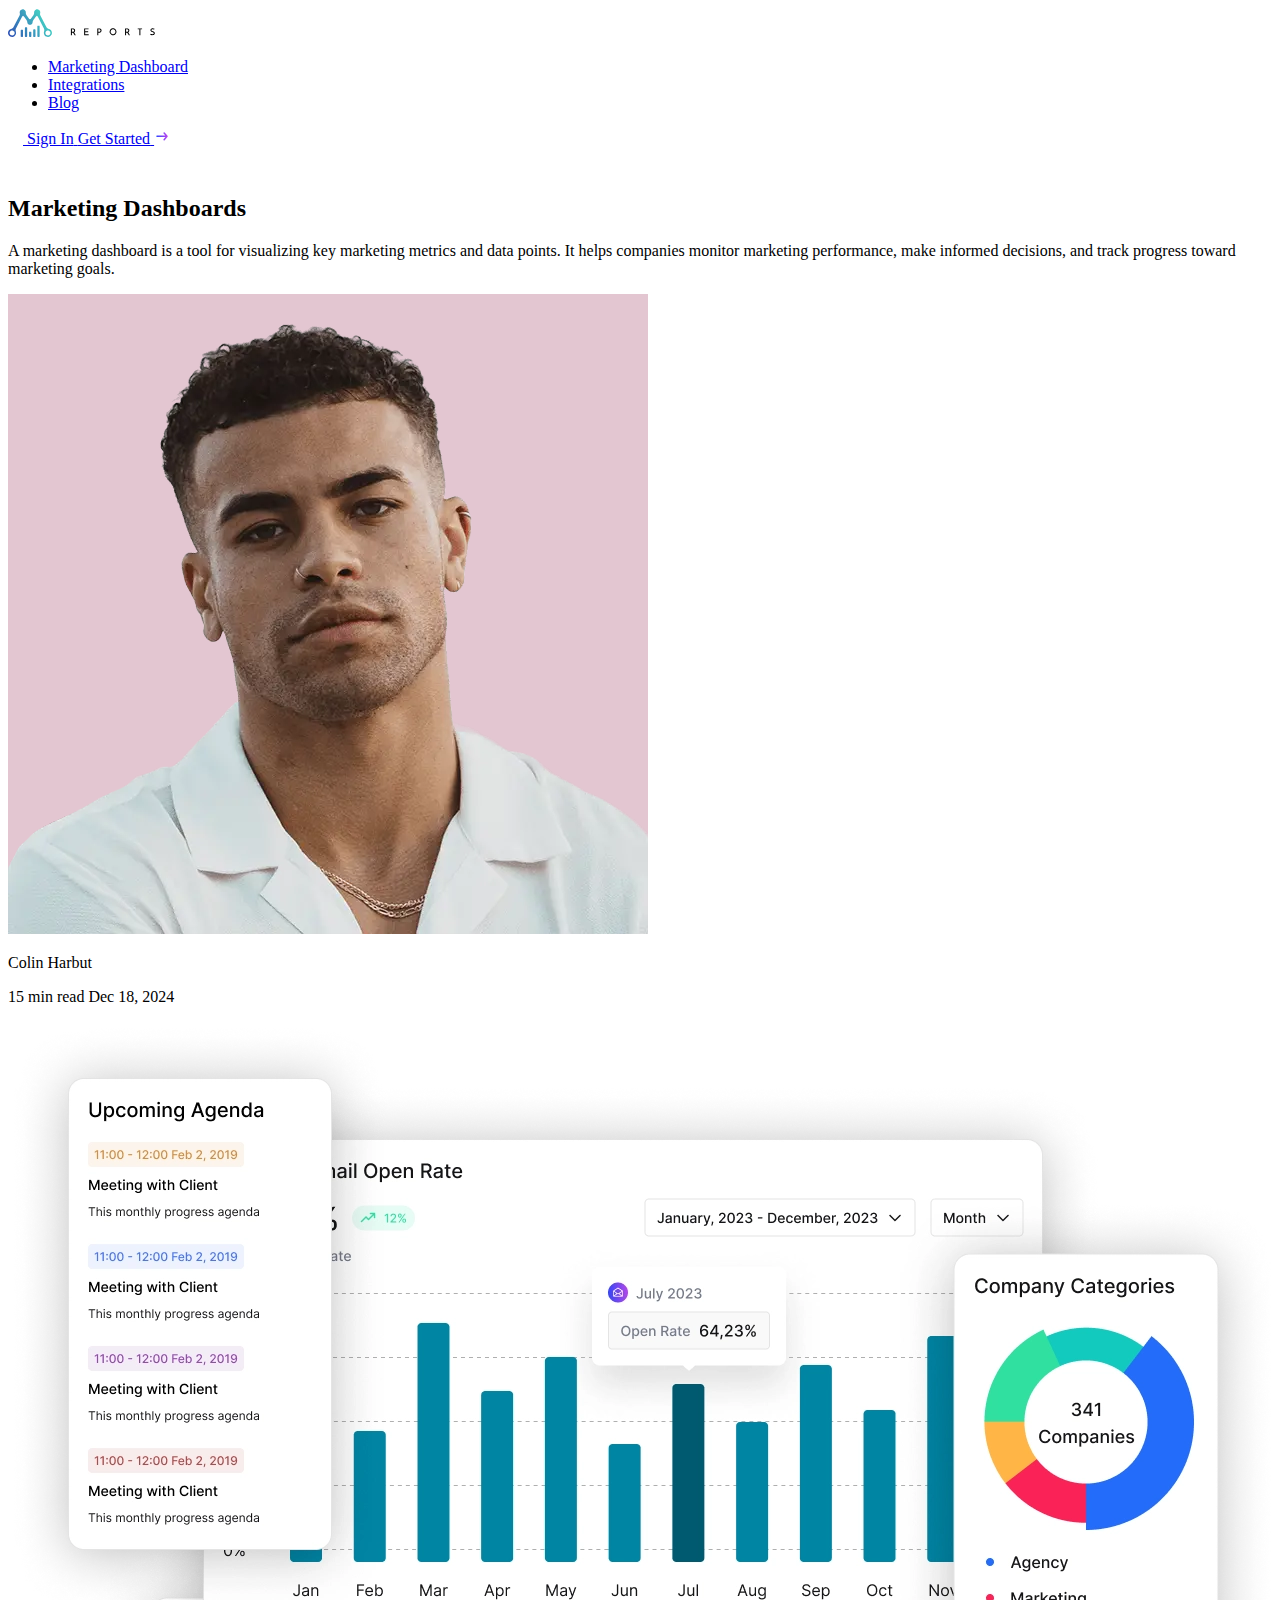
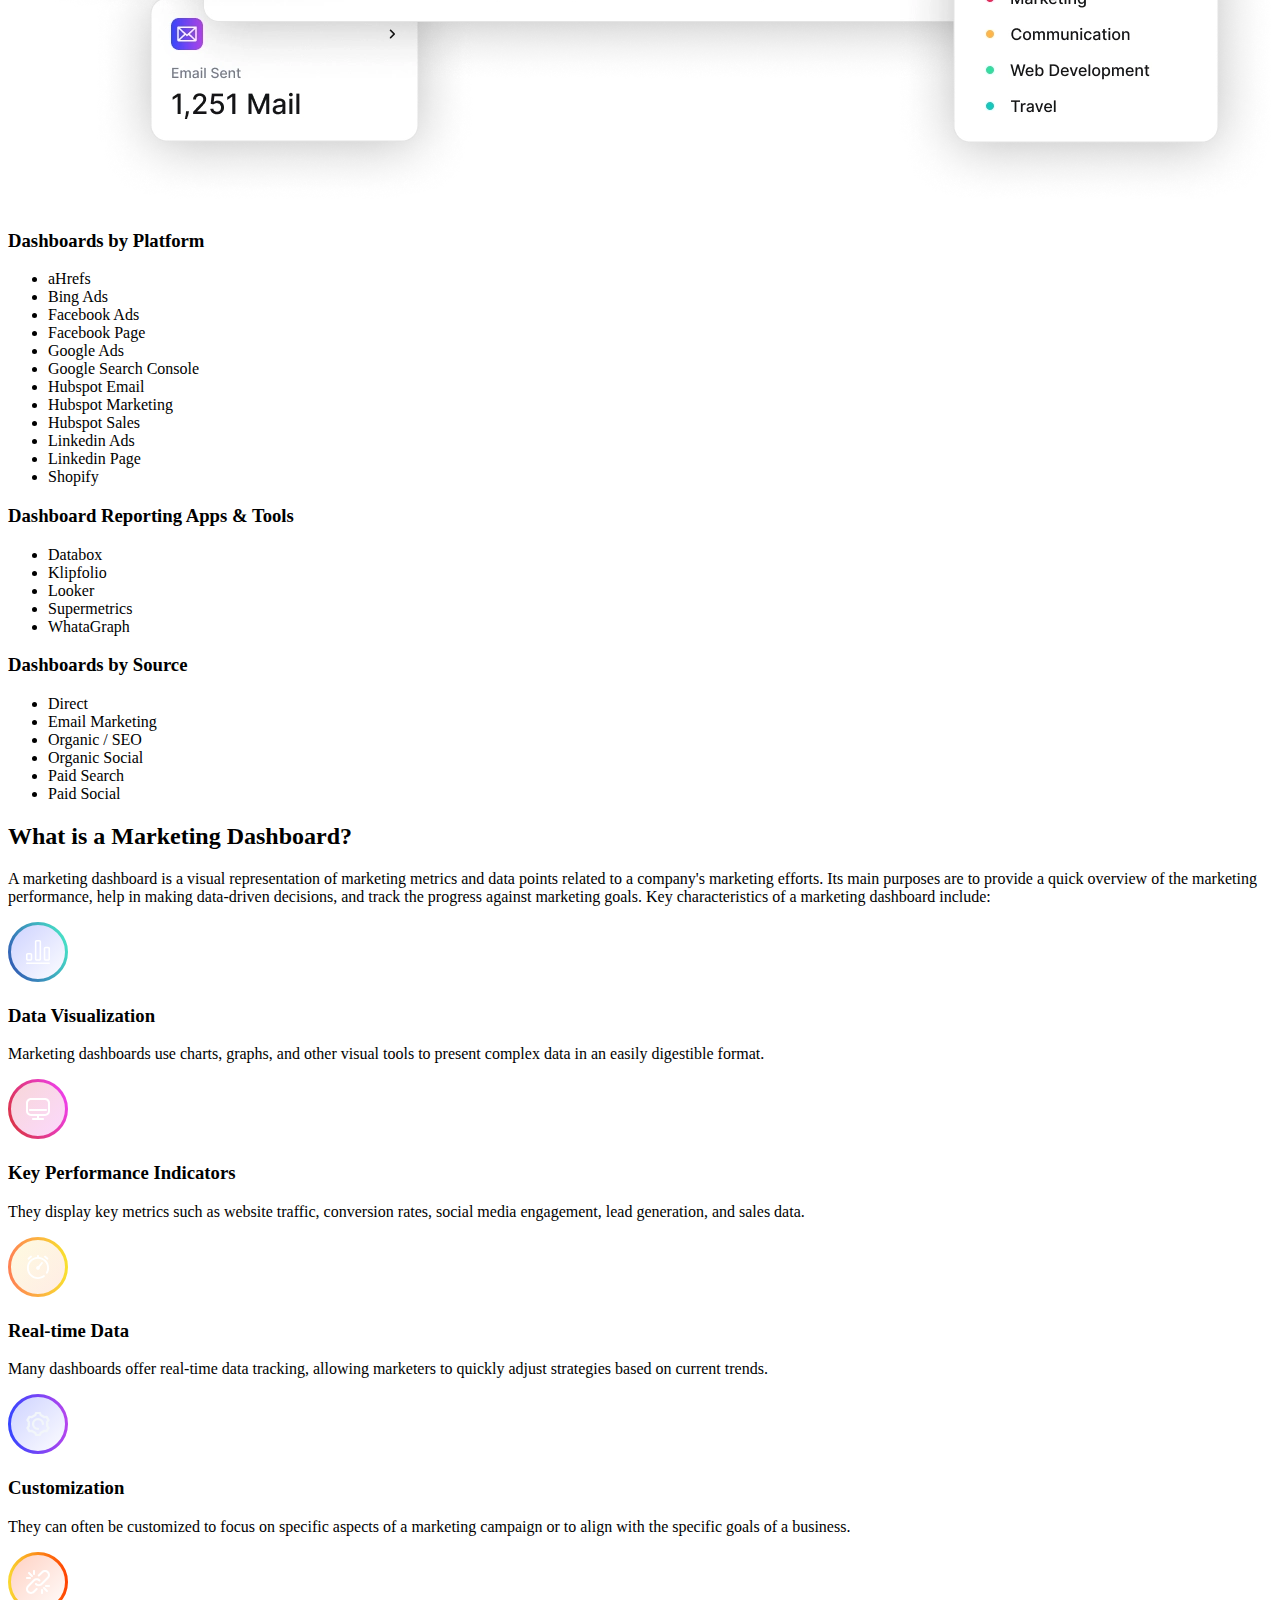
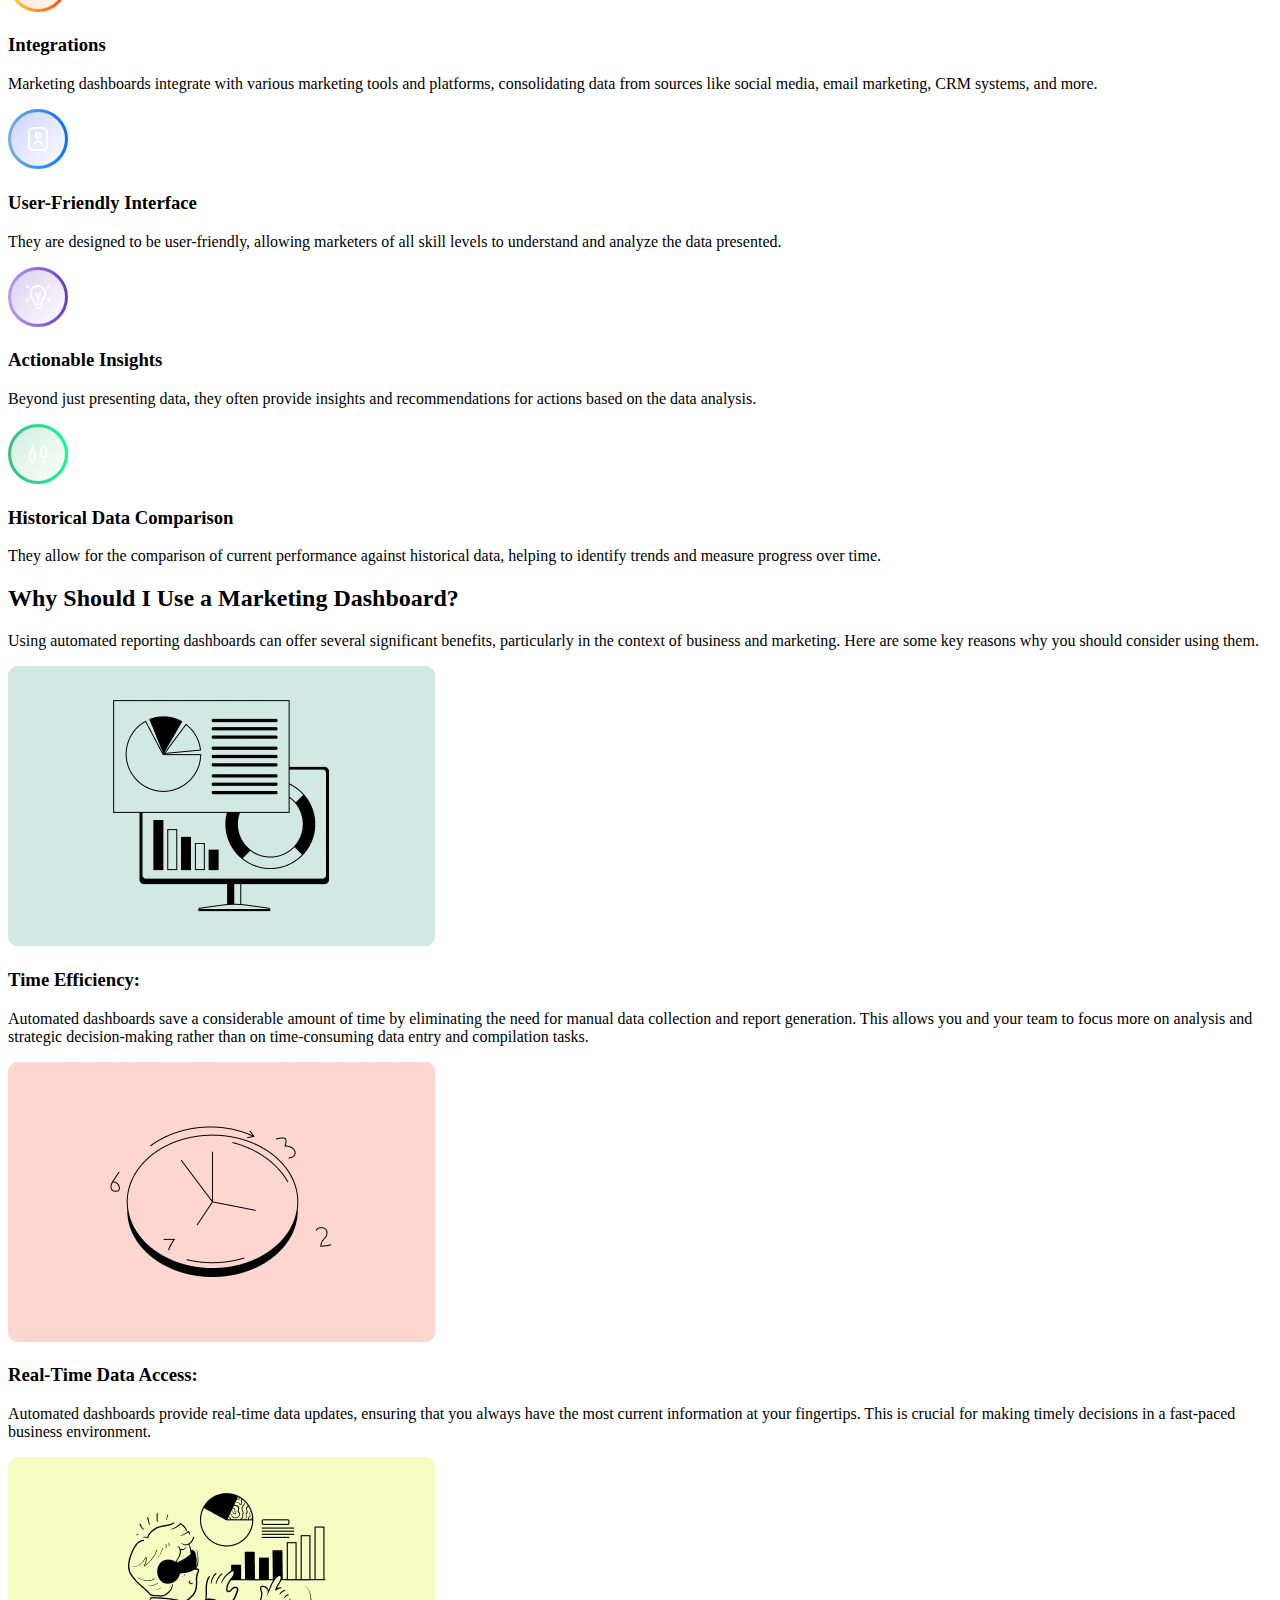
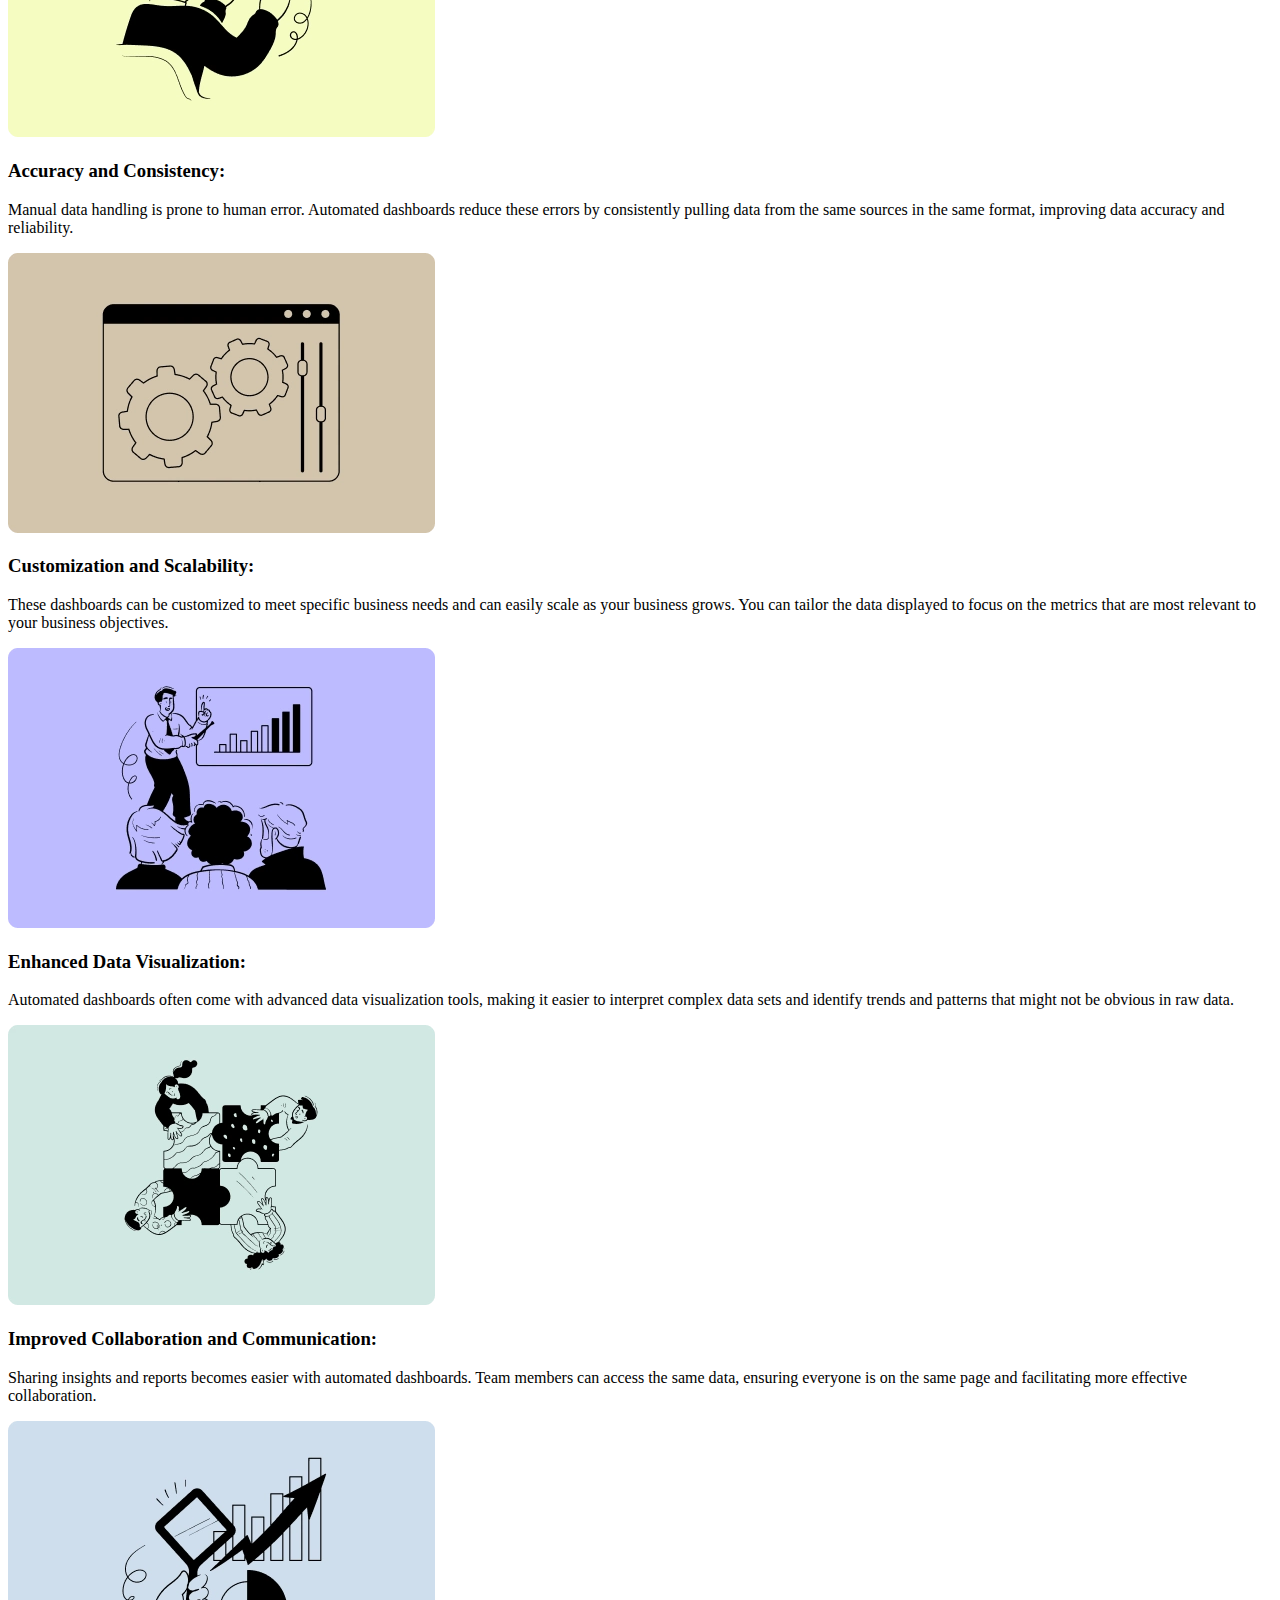
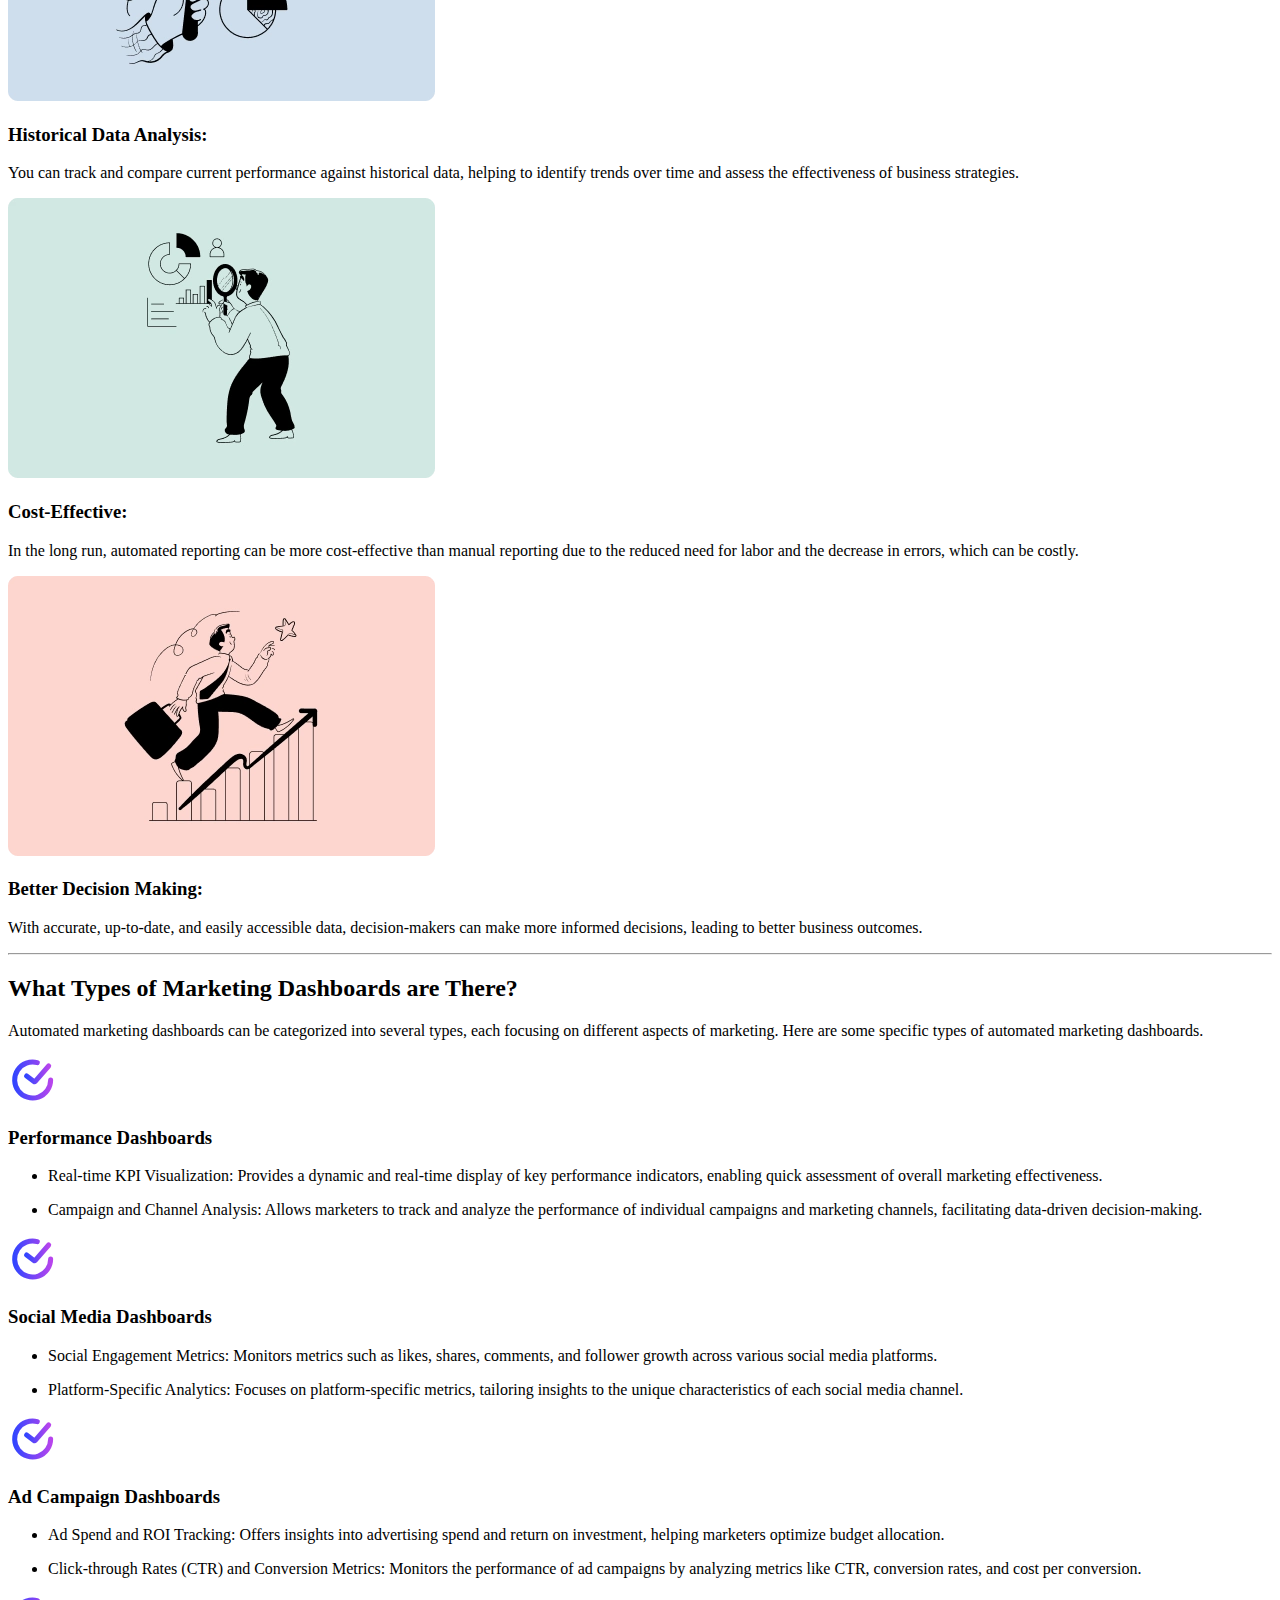
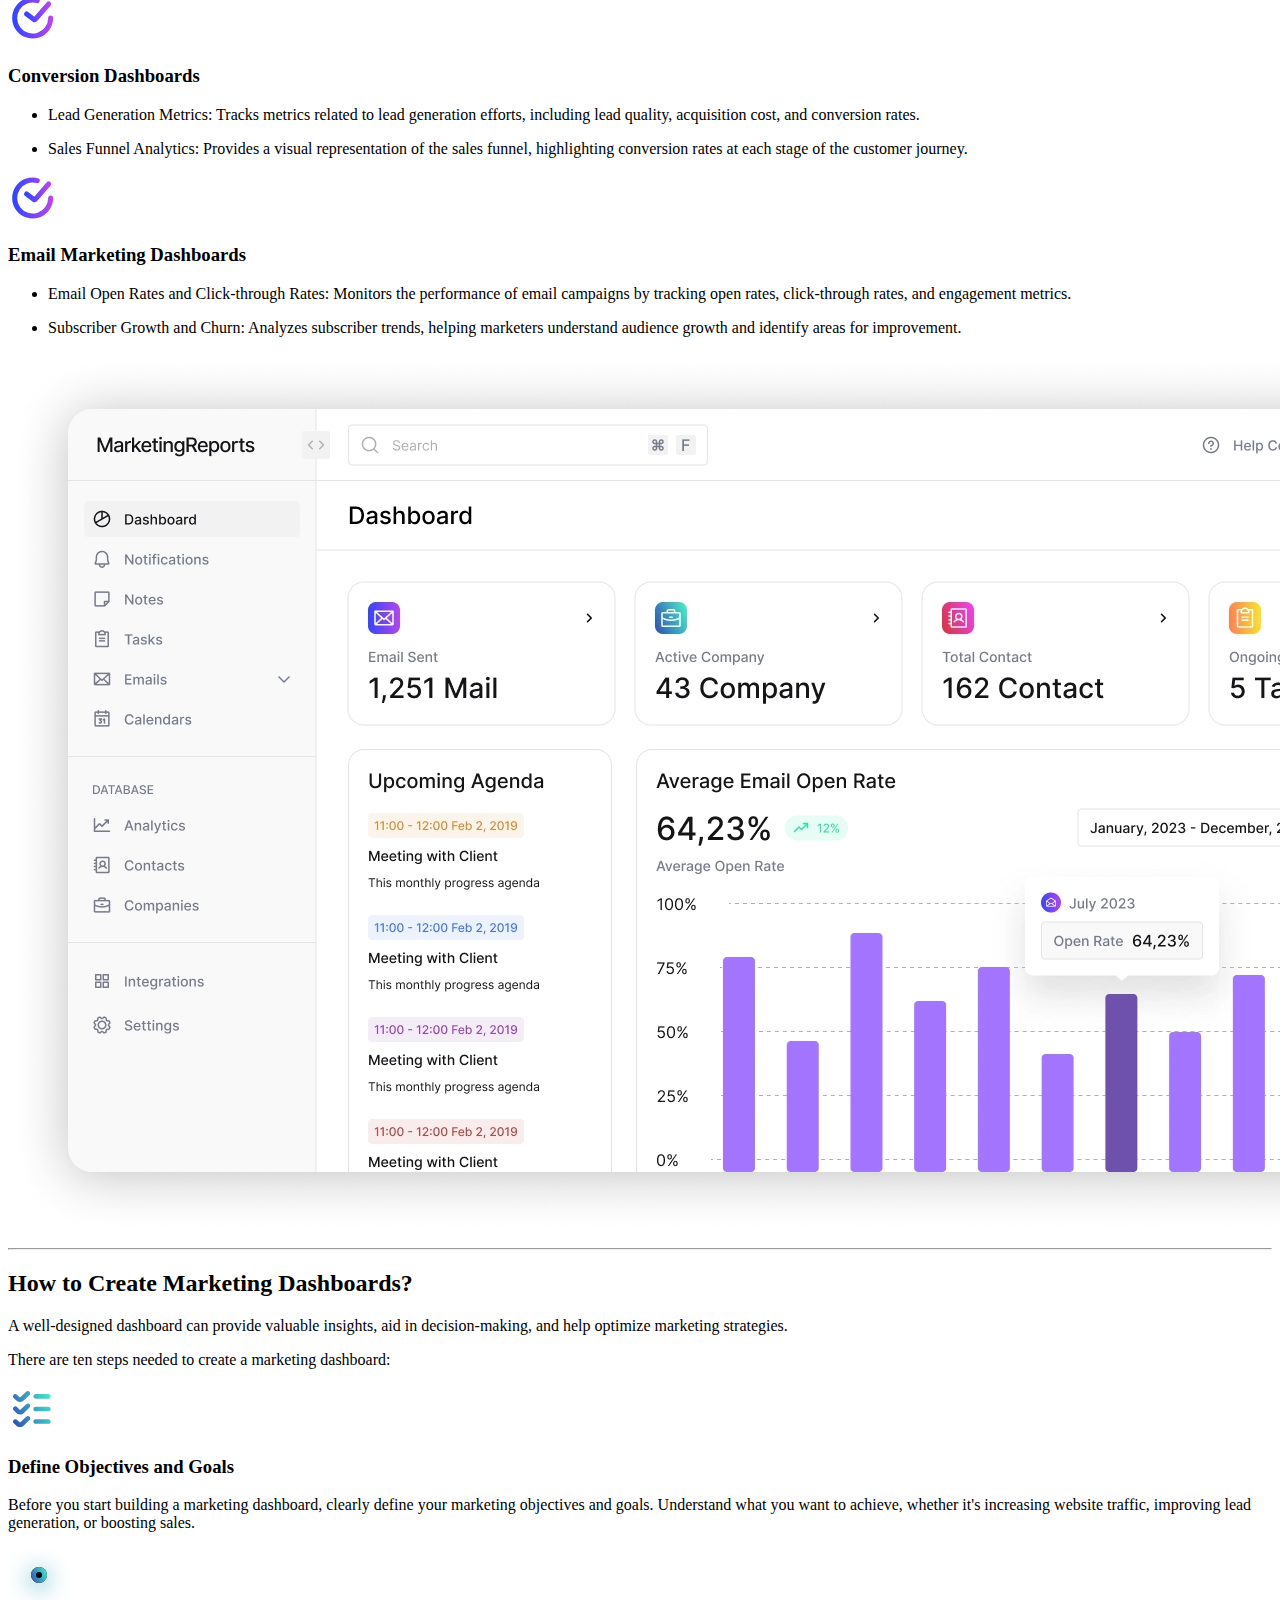
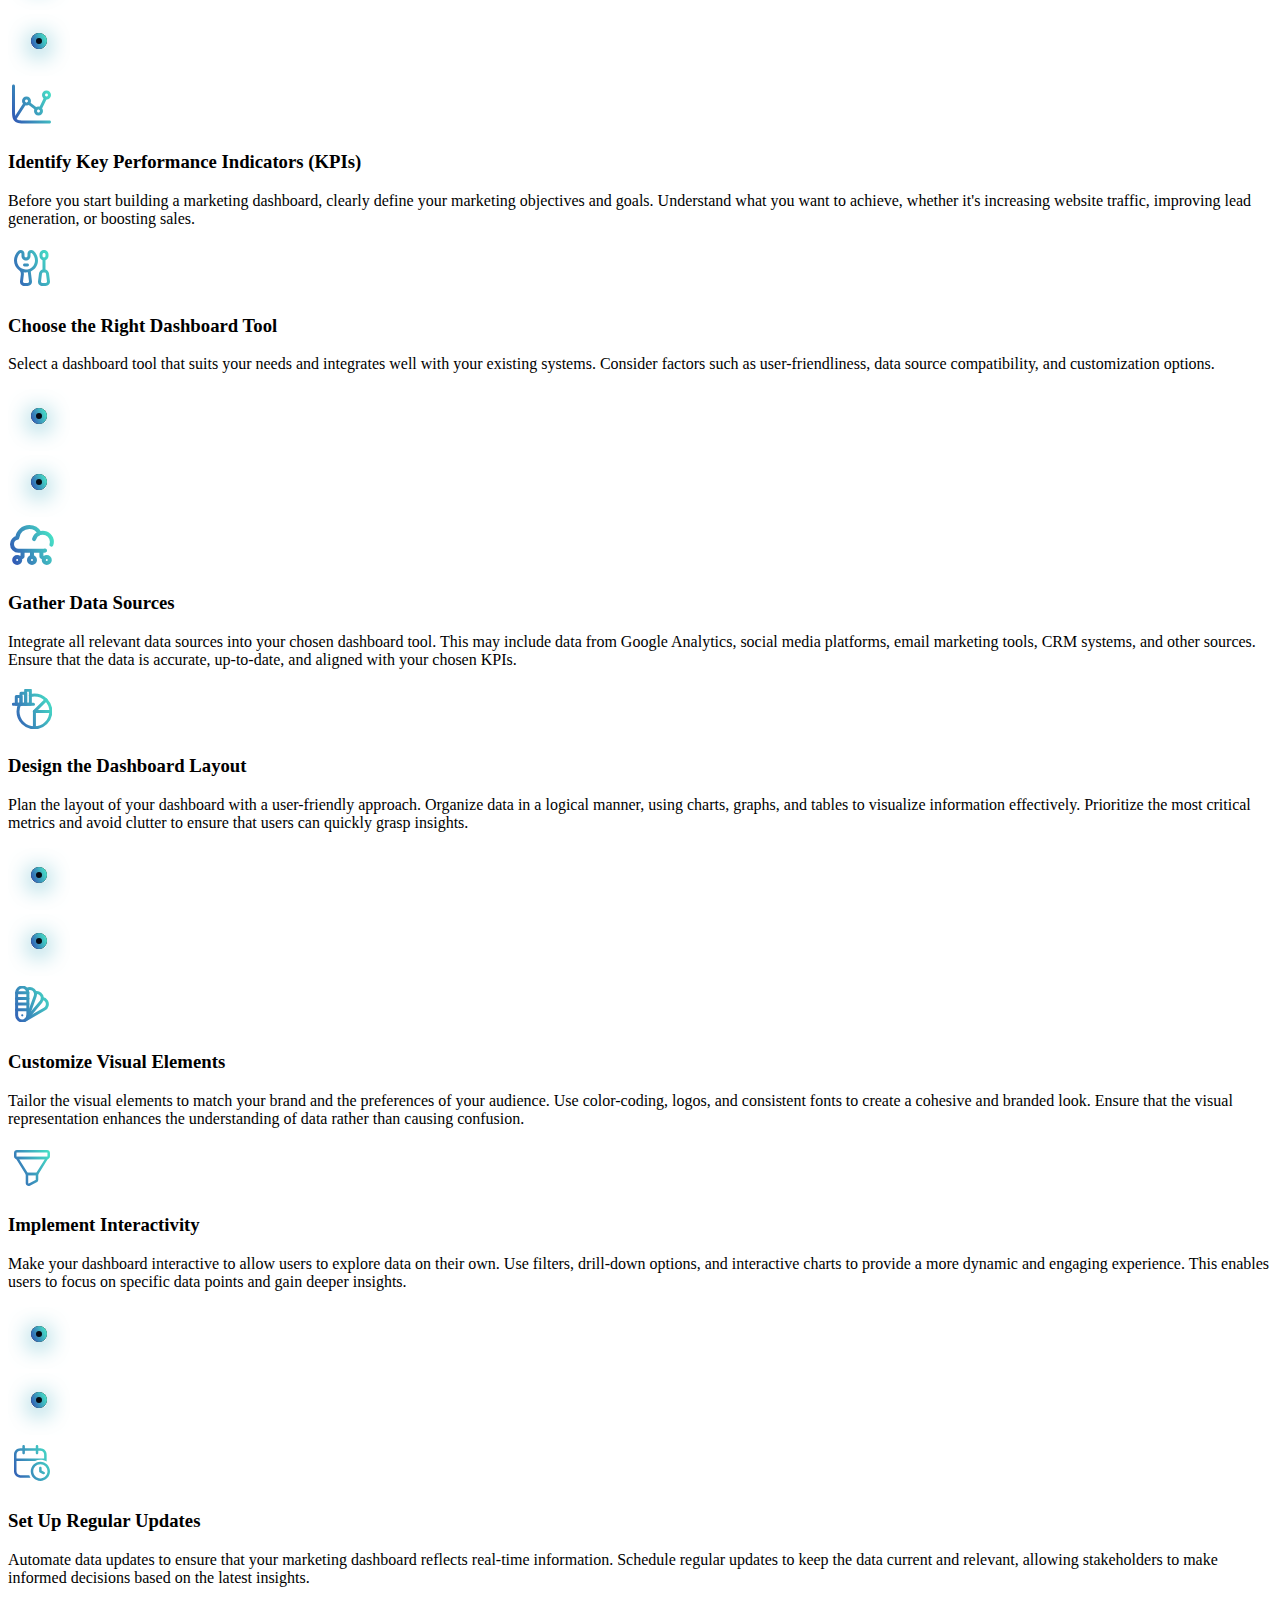
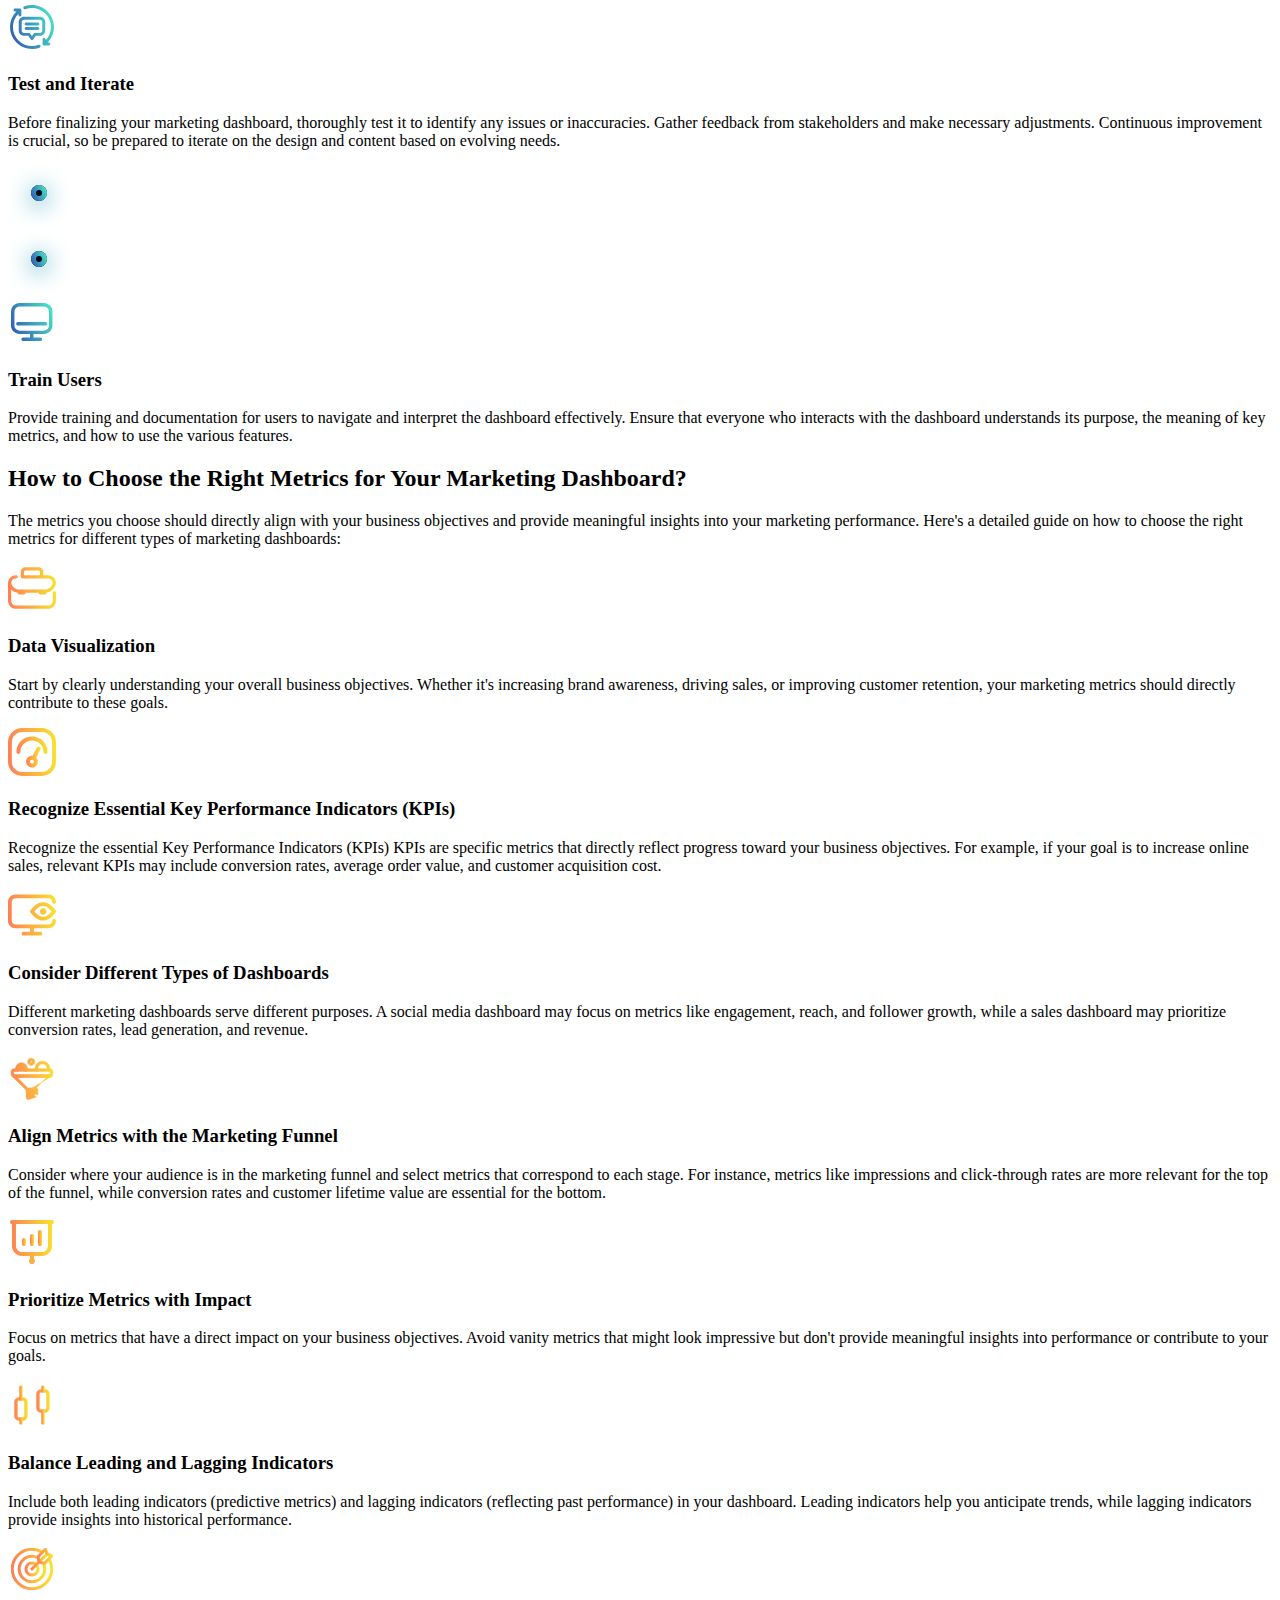
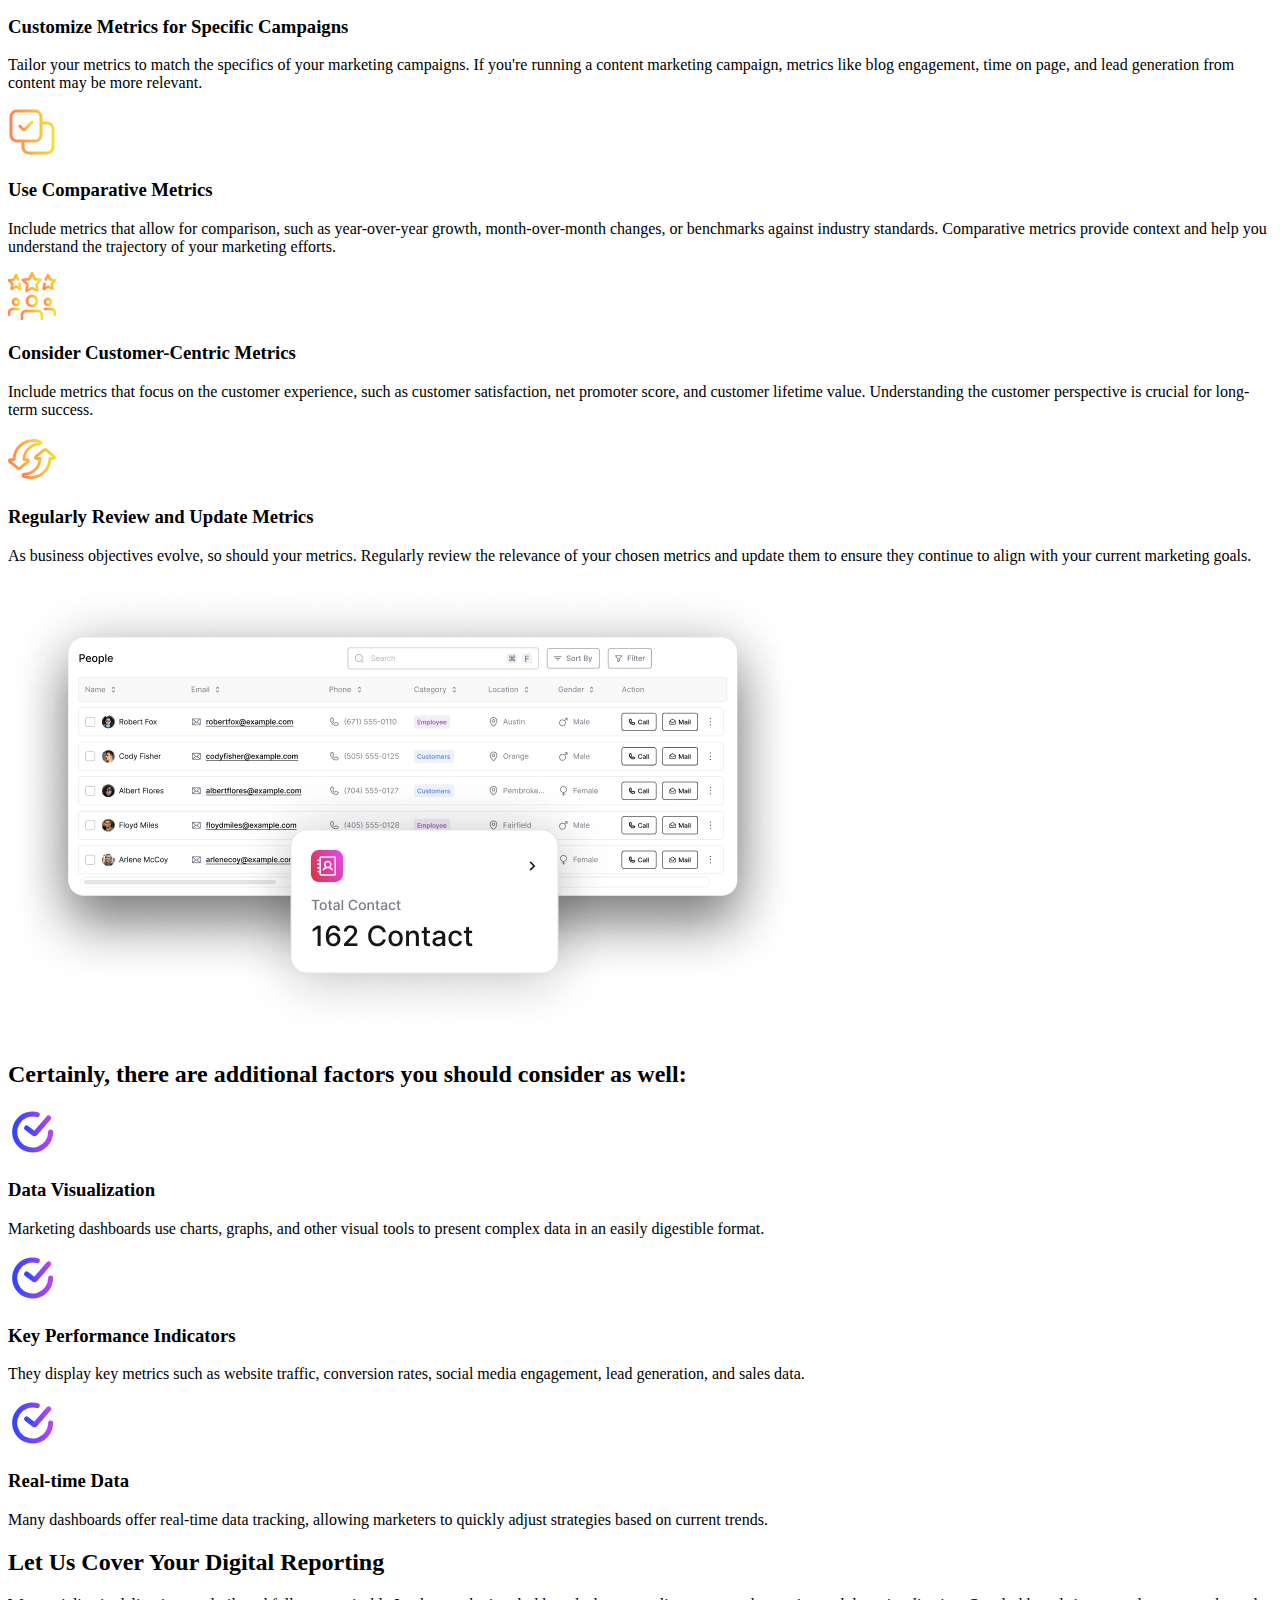
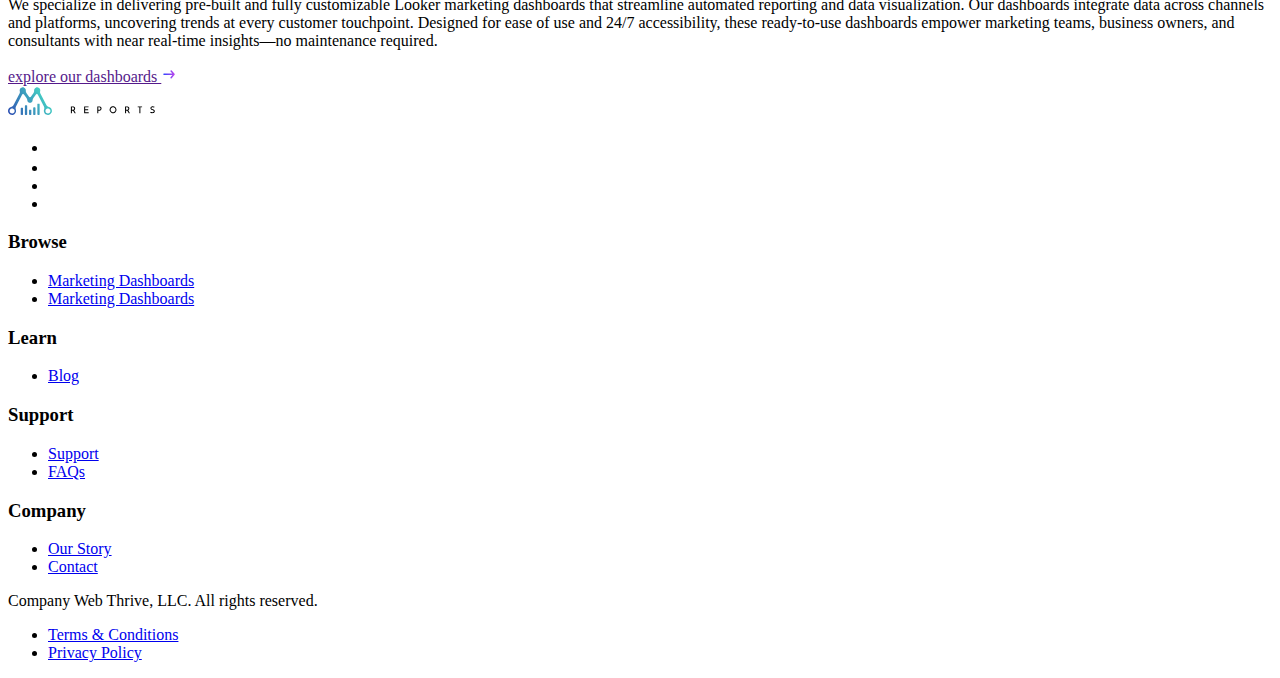
==== dashboard/index.html @ 0119bcd3 "Updated site" ====
<!doctype html>
<html lang="fr">
   <head>
      <meta charset="UTF-8" />
      <meta name="description" content="" />
      <meta http-equiv="X-UA-Compatible" content="IE=edge" />
      <meta
         name="viewport"
         content="width=device-width, initial-scale=1, shrink-to-fit=no"
      />

      <title>
         Marketing Reports | Dashboard
      </title>

      <link rel="stylesheet" href="https://cdn.jsdelivr.net/npm/swiper@11/swiper-bundle.min.css" />

      <link rel="stylesheet" href='/hugo-marketing-reports/assets/styles.css' />

   </head>

   <body class="bg-black">
      
      

<div class="bg-[url(/assets/images/bg/Main-Frame.webp)] bg-no-repeat bg-cover bg-center">
   
   <div class="border-b border-[#FFFFFF29]">
       <div class="container">
           
           <header class="py-4">
               <div class="flex justify-between items-center">
                    <a href="/">
                        <img src="/assets/images/logos/site-logo.svg" alt="Marketing Reports logo">
                    </a>
                   <nav class="nav-list" id="toggle-menu">
                       <ul class="flex lg:flex-row flex-col lg:items-center text-white font-semibold text-[14px] font-Inter">
                        
                            <li><a href="/hugo-marketing-reports/dashboard" class="px-5 py-[14px] lg:inline-block block hover:text-neutral-300">Marketing Dashboard</a></li>
                        
                            <li><a href="#!" class="px-5 py-[14px] lg:inline-block block hover:text-neutral-300">Integrations</a></li>
                        
                            <li><a href="#!" class="px-5 py-[14px] lg:inline-block block hover:text-neutral-300">Blog</a></li>
                        
                       </ul>
                   </nav>

                   
                        <div class="lg:flex hidden items-center lg:mx-0 my-3 mx-4" id="interest-button">
                            <a href="sign-in"
                                class="text-white px-5 py-[14px] font-semibold text-[14px] rounded-[10px] border-2 border-white border-opacity-15 flex justify-center items-center lg:me-3 me-0 lg:mb-0 mb-3">
                                <img src='/assets/images/logos/users-icon.svg' alt="users-icon"> <span
                                    class="ms-2">Sign In</span>
                            </a>
                            <a href="sing-up"
                                class="text-white bg-white px-5 py-[14px] font-semibold text-[14px] rounded-[10px] border-2 border-white border-opacity-15 flex justify-center items-center">
                                <span
                                    class="bg-gradient-to-r from-[#3245FF] to-[#B845ED] bg-clip-text text-transparent me-2">Get Started</span>
                                <img src='/assets/images/logos/arrow-to-right.svg' alt="users-icon">
                            </a>
                        </div>
                    

                   <div id="mobile-menu" class="lg:hidden block">
                       <span><img src='/assets/images/menu.svg' alt="menu-icon" class="menu-icon open image-nav"></span>
                       <span><img src='/assets/images/cross.svg' alt="close-icon" class="menu-icon close image-nav"></span>
                   </div>
               </div>
           </header>
           
       </div>
   </div>


      

    
    <div class="container lg:pt-14 pt-7">
        <div class="lg:text-center max-w-[1080px] mx-auto lg:mb-8 mb-0">
            <h2 class="font-obviously font-medium lg:text-4xl text-3xl text-ThemeWhite lg:leading-[56px] leading-10 mb-5">
                Marketing Dashboards
            </h2>
            <p class="flex flex-col lg:text-base text-sm leading-6 text-[#BFC1C9] font-Inter font-medium">
                A marketing dashboard is a tool for visualizing key marketing metrics and data points. It helps companies monitor marketing performance, make informed decisions, and track progress toward marketing goals.
            </p>
            <div class="flex justify-center lg:mt-10 mt-5">
                <div class="flex items-center justify-start">

                    <div
                        class="lg:min-h-[60px] lg:max-h-[60px] lg:min-w-[60px] lg:max-w-[60px] max-h-[60px] min-w-[60px] rounded-full overflow-hidden flex items-center justify-center border-2 border-white">
                        <img src="/assets/images/client.png" class="w-full h-auto max-w-[60px]" alt="Colin Harbut">
                    </div>

                    <div class="flex flex-col items-start ms-[15px]">
                        <p class="font-Inter text-base text-white font-bold">
                            Colin Harbut
                        </p>
                        <p class="font-Inter text-sm text-white font-medium flex justify-center items-center">
                            15 min read
                            <span class="h-1 w-1 bg-white mx-2 inline-block rounded-full"></span>Dec 18, 2024
                        </p>
                    </div>
                </div>
            </div>
        </div>

        
        <img src="/assets/images/bg/Main-Content.webp" class="w-full h-auto" alt="Main Content">
        
    </div>
    
</div>



<div class="container">
    <div class="border border-[#FFFFFF29] rounded-[20px] lg:p-10 p-6 lg:space-y-10 space-y-5">
        
            <div>
                <h3 class="font-Inter text-xl font-bold text-white mb-6">Dashboards by Platform</h3>
                <ul class="font-Inter text-base text-white font-normal flex flex-wrap gap-2">
                    
                        <li class="bg-[#2C2C2C4D] px-3 py-[14px] rounded-xl">aHrefs</li>
                    
                        <li class="bg-[#2C2C2C4D] px-3 py-[14px] rounded-xl">Bing Ads</li>
                    
                        <li class="bg-[#2C2C2C4D] px-3 py-[14px] rounded-xl">Facebook Ads</li>
                    
                        <li class="bg-[#2C2C2C4D] px-3 py-[14px] rounded-xl">Facebook Page</li>
                    
                        <li class="bg-[#2C2C2C4D] px-3 py-[14px] rounded-xl">Google Ads</li>
                    
                        <li class="bg-[#2C2C2C4D] px-3 py-[14px] rounded-xl">Google Search Console</li>
                    
                        <li class="bg-[#2C2C2C4D] px-3 py-[14px] rounded-xl">Hubspot Email</li>
                    
                        <li class="bg-[#2C2C2C4D] px-3 py-[14px] rounded-xl">Hubspot Marketing</li>
                    
                        <li class="bg-[#2C2C2C4D] px-3 py-[14px] rounded-xl">Hubspot Sales</li>
                    
                        <li class="bg-[#2C2C2C4D] px-3 py-[14px] rounded-xl">Linkedin Ads</li>
                    
                        <li class="bg-[#2C2C2C4D] px-3 py-[14px] rounded-xl">Linkedin Page</li>
                    
                        <li class="bg-[#2C2C2C4D] px-3 py-[14px] rounded-xl">Shopify</li>
                    
                </ul>
            </div>
        
            <div>
                <h3 class="font-Inter text-xl font-bold text-white mb-6">Dashboard Reporting Apps &amp; Tools</h3>
                <ul class="font-Inter text-base text-white font-normal flex flex-wrap gap-2">
                    
                        <li class="bg-[#2C2C2C4D] px-3 py-[14px] rounded-xl">Databox</li>
                    
                        <li class="bg-[#2C2C2C4D] px-3 py-[14px] rounded-xl">Klipfolio</li>
                    
                        <li class="bg-[#2C2C2C4D] px-3 py-[14px] rounded-xl">Looker</li>
                    
                        <li class="bg-[#2C2C2C4D] px-3 py-[14px] rounded-xl">Supermetrics</li>
                    
                        <li class="bg-[#2C2C2C4D] px-3 py-[14px] rounded-xl">WhataGraph</li>
                    
                </ul>
            </div>
        
            <div>
                <h3 class="font-Inter text-xl font-bold text-white mb-6">Dashboards by Source</h3>
                <ul class="font-Inter text-base text-white font-normal flex flex-wrap gap-2">
                    
                        <li class="bg-[#2C2C2C4D] px-3 py-[14px] rounded-xl">Direct</li>
                    
                        <li class="bg-[#2C2C2C4D] px-3 py-[14px] rounded-xl">Email Marketing</li>
                    
                        <li class="bg-[#2C2C2C4D] px-3 py-[14px] rounded-xl">Organic / SEO</li>
                    
                        <li class="bg-[#2C2C2C4D] px-3 py-[14px] rounded-xl">Organic Social</li>
                    
                        <li class="bg-[#2C2C2C4D] px-3 py-[14px] rounded-xl">Paid Search</li>
                    
                        <li class="bg-[#2C2C2C4D] px-3 py-[14px] rounded-xl">Paid Social</li>
                    
                </ul>
            </div>
        
    </div>
</div>




<div class="lg:pt-24 pt-12">
    <div class="container">
        <div class="lg:text-center max-w-[1080px] mx-auto mb-8">
            <h2 class="font-obviously font-medium lg:text-4xl text-3xl text-ThemeWhite lg:leading-[56px] leading-10 mb-5">
                What is a Marketing Dashboard?    
            </h2>
            <p class="flex flex-col lg:text-base text-sm leading-6 text-[#BFC1C9] font-Inter font-medium">
                A marketing dashboard is a visual representation of marketing metrics and data points related to a company&#39;s marketing efforts. Its main purposes are to provide a quick overview of the marketing performance, help in making data-driven decisions, and track the progress against marketing goals. Key characteristics of a marketing dashboard include:
            </p>
        </div>

        <div class="grid grid-cols-12 gap-5">
            
                <div class="lg:col-span-3 col-span-12">
                    <div class="border border-[#FFFFFF29] p-6 rounded-[20px] bg-[#0C0F19] h-full">
                        <img src="/assets/images/icons/Data-Visualization.svg"
                            class="mb-8 lg:h-[60px] lg:w-[60px] h-[45px] w-[45px]" alt="Data Visualization">
                        <h3 class="font-Inter font-bold text-[18px] leading-7 text-white mb-4">
                            Data Visualization
                        </h3>
                        <p class="text-base leading-6 text-[#BFC1C9] font-Inter font-normal">
                            Marketing dashboards use charts, graphs, and other visual tools to present complex data in an easily digestible format.
                        </p>
                    </div>
                </div>
            
                <div class="lg:col-span-3 col-span-12">
                    <div class="border border-[#FFFFFF29] p-6 rounded-[20px] bg-[#0C0F19] h-full">
                        <img src="/assets/images/icons/Key-Performance-Indicators.svg"
                            class="mb-8 lg:h-[60px] lg:w-[60px] h-[45px] w-[45px]" alt="Key Performance Indicators">
                        <h3 class="font-Inter font-bold text-[18px] leading-7 text-white mb-4">
                            Key Performance Indicators
                        </h3>
                        <p class="text-base leading-6 text-[#BFC1C9] font-Inter font-normal">
                            They display key metrics such as website traffic, conversion rates, social media engagement, lead generation, and sales data.
                        </p>
                    </div>
                </div>
            
                <div class="lg:col-span-3 col-span-12">
                    <div class="border border-[#FFFFFF29] p-6 rounded-[20px] bg-[#0C0F19] h-full">
                        <img src="/assets/images/icons/Real-time-Data.svg"
                            class="mb-8 lg:h-[60px] lg:w-[60px] h-[45px] w-[45px]" alt="Real-time Data">
                        <h3 class="font-Inter font-bold text-[18px] leading-7 text-white mb-4">
                            Real-time Data
                        </h3>
                        <p class="text-base leading-6 text-[#BFC1C9] font-Inter font-normal">
                            Many dashboards offer real-time data tracking, allowing marketers to quickly adjust strategies based on current trends.
                        </p>
                    </div>
                </div>
            
                <div class="lg:col-span-3 col-span-12">
                    <div class="border border-[#FFFFFF29] p-6 rounded-[20px] bg-[#0C0F19] h-full">
                        <img src="/assets/images/icons/Customization.svg"
                            class="mb-8 lg:h-[60px] lg:w-[60px] h-[45px] w-[45px]" alt="Customization">
                        <h3 class="font-Inter font-bold text-[18px] leading-7 text-white mb-4">
                            Customization
                        </h3>
                        <p class="text-base leading-6 text-[#BFC1C9] font-Inter font-normal">
                            They can often be customized to focus on specific aspects of a marketing campaign or to align with the specific goals of a business.
                        </p>
                    </div>
                </div>
            
                <div class="lg:col-span-3 col-span-12">
                    <div class="border border-[#FFFFFF29] p-6 rounded-[20px] bg-[#0C0F19] h-full">
                        <img src="/assets/images/icons/Integrations.svg"
                            class="mb-8 lg:h-[60px] lg:w-[60px] h-[45px] w-[45px]" alt="Integrations">
                        <h3 class="font-Inter font-bold text-[18px] leading-7 text-white mb-4">
                            Integrations
                        </h3>
                        <p class="text-base leading-6 text-[#BFC1C9] font-Inter font-normal">
                            Marketing dashboards integrate with various marketing tools and platforms, consolidating data from sources like social media, email marketing, CRM systems, and more.
                        </p>
                    </div>
                </div>
            
                <div class="lg:col-span-3 col-span-12">
                    <div class="border border-[#FFFFFF29] p-6 rounded-[20px] bg-[#0C0F19] h-full">
                        <img src="/assets/images/icons/User-Friendly-Interface.svg"
                            class="mb-8 lg:h-[60px] lg:w-[60px] h-[45px] w-[45px]" alt="User-Friendly Interface">
                        <h3 class="font-Inter font-bold text-[18px] leading-7 text-white mb-4">
                            User-Friendly Interface
                        </h3>
                        <p class="text-base leading-6 text-[#BFC1C9] font-Inter font-normal">
                            They are designed to be user-friendly, allowing marketers of all skill levels to understand and analyze the data presented.
                        </p>
                    </div>
                </div>
            
                <div class="lg:col-span-3 col-span-12">
                    <div class="border border-[#FFFFFF29] p-6 rounded-[20px] bg-[#0C0F19] h-full">
                        <img src="/assets/images/icons/Actionable-Insights.svg"
                            class="mb-8 lg:h-[60px] lg:w-[60px] h-[45px] w-[45px]" alt="Actionable Insights">
                        <h3 class="font-Inter font-bold text-[18px] leading-7 text-white mb-4">
                            Actionable Insights
                        </h3>
                        <p class="text-base leading-6 text-[#BFC1C9] font-Inter font-normal">
                            Beyond just presenting data, they often provide insights and recommendations for actions based on the data analysis.
                        </p>
                    </div>
                </div>
            
                <div class="lg:col-span-3 col-span-12">
                    <div class="border border-[#FFFFFF29] p-6 rounded-[20px] bg-[#0C0F19] h-full">
                        <img src="/assets/images/icons/Historical-Data-Comparison.svg"
                            class="mb-8 lg:h-[60px] lg:w-[60px] h-[45px] w-[45px]" alt="Historical Data Comparison">
                        <h3 class="font-Inter font-bold text-[18px] leading-7 text-white mb-4">
                            Historical Data Comparison
                        </h3>
                        <p class="text-base leading-6 text-[#BFC1C9] font-Inter font-normal">
                            They allow for the comparison of current performance against historical data, helping to identify trends and measure progress over time.
                        </p>
                    </div>
                </div>
            
        </div>
    </div>
</div>




<div class="bg-[url('/assets/images/bg/GradientBlur.webp')] bg-no-repeat py-80 bg-center bg-cover -mt-80">
    <div class="container lg:pt-14 pt-7">
        <div class="lg:text-center max-w-[800px] mx-auto mb-8">
            <h2 class="font-obviously font-medium lg:text-3xl text-3xl text-ThemeWhite lg:leading-[56px] leading-10 mb-5">
                Why Should I Use a Marketing Dashboard?        
            </h2>
            <p class="flex flex-col lg:text-base text-sm leading-6 text-[#BFC1C9] font-Inter font-medium">
                Using automated reporting dashboards can offer several significant benefits, particularly in the context of business and marketing. Here are some key reasons why you should consider using them.     
            </p>
        </div>
    </div>
</div>

<div class="lg:pb-24 pb-12 -mt-80">
    <div class="container">
        <div class="grid grid-cols-12 gap-x-5 gap-y-10">
            
                <div class="lg:col-span-4 col-span-12">
                    <div class="rounded-[10px] bg-[#0C0F19] mb-8 overflow-hidden">
                        <img src="/assets/images/marketing-dashboard/Time-Efficiency.webp" class="w-full"
                            alt="Time Efficiency:">
                    </div>
                    <h3 class="font-Inter font-bold text-[18px] leading-7 text-white mb-3">Time Efficiency:</h3>
                    <p class="text-base leading-6 text-[#BFC1C9] font-Inter font-normal">Automated dashboards save a considerable amount of time by eliminating the need for manual data collection and report generation. This allows you and your team to focus more on analysis and strategic decision-making rather than on time-consuming data entry and compilation tasks.</p>
                </div>
            
                <div class="lg:col-span-4 col-span-12">
                    <div class="rounded-[10px] bg-[#0C0F19] mb-8 overflow-hidden">
                        <img src="/assets/images/marketing-dashboard/Real-Time-Data-Access.webp" class="w-full"
                            alt="Real-Time Data Access:">
                    </div>
                    <h3 class="font-Inter font-bold text-[18px] leading-7 text-white mb-3">Real-Time Data Access:</h3>
                    <p class="text-base leading-6 text-[#BFC1C9] font-Inter font-normal">Automated dashboards provide real-time data updates, ensuring that you always have the most current information at your fingertips. This is crucial for making timely decisions in a fast-paced business environment.</p>
                </div>
            
                <div class="lg:col-span-4 col-span-12">
                    <div class="rounded-[10px] bg-[#0C0F19] mb-8 overflow-hidden">
                        <img src="/assets/images/marketing-dashboard/Accuracy-and-Consistency.webp" class="w-full"
                            alt="Accuracy and Consistency:">
                    </div>
                    <h3 class="font-Inter font-bold text-[18px] leading-7 text-white mb-3">Accuracy and Consistency:</h3>
                    <p class="text-base leading-6 text-[#BFC1C9] font-Inter font-normal">Manual data handling is prone to human error. Automated dashboards reduce these errors by consistently pulling data from the same sources in the same format, improving data accuracy and reliability.</p>
                </div>
            
                <div class="lg:col-span-4 col-span-12">
                    <div class="rounded-[10px] bg-[#0C0F19] mb-8 overflow-hidden">
                        <img src="/assets/images/marketing-dashboard/Customization-and-Scalability.webp" class="w-full"
                            alt="Customization and Scalability:">
                    </div>
                    <h3 class="font-Inter font-bold text-[18px] leading-7 text-white mb-3">Customization and Scalability:</h3>
                    <p class="text-base leading-6 text-[#BFC1C9] font-Inter font-normal">These dashboards can be customized to meet specific business needs and can easily scale as your business grows. You can tailor the data displayed to focus on the metrics that are most relevant to your business objectives.</p>
                </div>
            
                <div class="lg:col-span-4 col-span-12">
                    <div class="rounded-[10px] bg-[#0C0F19] mb-8 overflow-hidden">
                        <img src="/assets/images/marketing-dashboard/Enhanced-Data-Visualization.webp" class="w-full"
                            alt="Enhanced Data Visualization:">
                    </div>
                    <h3 class="font-Inter font-bold text-[18px] leading-7 text-white mb-3">Enhanced Data Visualization:</h3>
                    <p class="text-base leading-6 text-[#BFC1C9] font-Inter font-normal">Automated dashboards often come with advanced data visualization tools, making it easier to interpret complex data sets and identify trends and patterns that might not be obvious in raw data.</p>
                </div>
            
                <div class="lg:col-span-4 col-span-12">
                    <div class="rounded-[10px] bg-[#0C0F19] mb-8 overflow-hidden">
                        <img src="/assets/images/marketing-dashboard/Improved-Collaboration-and-Communication.webp" class="w-full"
                            alt="Improved Collaboration and Communication:">
                    </div>
                    <h3 class="font-Inter font-bold text-[18px] leading-7 text-white mb-3">Improved Collaboration and Communication:</h3>
                    <p class="text-base leading-6 text-[#BFC1C9] font-Inter font-normal">Sharing insights and reports becomes easier with automated dashboards. Team members can access the same data, ensuring everyone is on the same page and facilitating more effective collaboration.</p>
                </div>
            
                <div class="lg:col-span-4 col-span-12">
                    <div class="rounded-[10px] bg-[#0C0F19] mb-8 overflow-hidden">
                        <img src="/assets/images/marketing-dashboard/Historical-Data-Analysis.webp" class="w-full"
                            alt="Historical Data Analysis:">
                    </div>
                    <h3 class="font-Inter font-bold text-[18px] leading-7 text-white mb-3">Historical Data Analysis:</h3>
                    <p class="text-base leading-6 text-[#BFC1C9] font-Inter font-normal">You can track and compare current performance against historical data, helping to identify trends over time and assess the effectiveness of business strategies.</p>
                </div>
            
                <div class="lg:col-span-4 col-span-12">
                    <div class="rounded-[10px] bg-[#0C0F19] mb-8 overflow-hidden">
                        <img src="/assets/images/marketing-dashboard/Cost-Effective.webp" class="w-full"
                            alt="Cost-Effective:">
                    </div>
                    <h3 class="font-Inter font-bold text-[18px] leading-7 text-white mb-3">Cost-Effective:</h3>
                    <p class="text-base leading-6 text-[#BFC1C9] font-Inter font-normal">In the long run, automated reporting can be more cost-effective than manual reporting due to the reduced need for labor and the decrease in errors, which can be costly.</p>
                </div>
            
                <div class="lg:col-span-4 col-span-12">
                    <div class="rounded-[10px] bg-[#0C0F19] mb-8 overflow-hidden">
                        <img src="/assets/images/marketing-dashboard/Better%20Decision-Making.webp" class="w-full"
                            alt="Better Decision Making:">
                    </div>
                    <h3 class="font-Inter font-bold text-[18px] leading-7 text-white mb-3">Better Decision Making:</h3>
                    <p class="text-base leading-6 text-[#BFC1C9] font-Inter font-normal">With accurate, up-to-date, and easily accessible data, decision-makers can make more informed decisions, leading to better business outcomes.</p>
                </div>
            
        </div>
    </div>
</div>



<hr class="border-t border-[#FFFFFF29]">



<div class="lg:pt-24 pt-12 pb-[60rem] bg-[url('/assets/images/bg/GradientBlur.webp')] bg-no-repeat bg-bottom bg-cover">
    <div class="container">
        <div class="lg:text-center max-w-[1080px] mx-auto mb-8">
            <h2 class="font-obviously font-medium lg:text-4xl text-3xl text-ThemeWhite lg:leading-[56px] leading-10 mb-5">
                What Types of Marketing Dashboards are There?      
            </h2>
            <p class="flex flex-col lg:text-base text-sm leading-6 text-[#BFC1C9] font-Inter font-medium">
                Automated marketing dashboards can be categorized into several types, each focusing on different aspects of marketing. Here are some specific types of automated marketing dashboards.  
            </p>
        </div>
        <div class="grid grid-cols-12 gap-5">
            
                <div class="lg:col-span-6 col-span-12">
                    <div class="border-l-2 border-[#FFFFFF29] p-6 rounded-[16px] bg-[#0C0F19] h-full">
                        <img src="/assets/images/logos/integration.svg"
                            class="mb-8 lg:h-[50px] lg:w-[50px] h-[45px] w-[45px]" alt="integration">
                        <h3 class="font-Inter font-bold text-[18px] leading-7 text-white mb-5">Performance Dashboards</h3>
                        <ul class="text-base text-[#BFC1C9] font-Inter font-normal space-y-2">
                            
                            <li class="ps-5 pe-2 relative mb-4 before:content-[' '] before:block before:absolute before:left-0 before:w-[6px] before:h-[6px] before:top-2 before:bg-white before:rounded-full">
                                <p>
                                    <span class="font-bold">Real-time KPI Visualization:</span>
                                    Provides a dynamic and real-time display of key performance indicators, enabling quick assessment of overall marketing effectiveness.
                                </p>
                            </li>
                            
                            <li class="ps-5 pe-2 relative mb-4 before:content-[' '] before:block before:absolute before:left-0 before:w-[6px] before:h-[6px] before:top-2 before:bg-white before:rounded-full">
                                <p>
                                    <span class="font-bold">Campaign and Channel Analysis:</span>
                                    Allows marketers to track and analyze the performance of individual campaigns and marketing channels, facilitating data-driven decision-making.
                                </p>
                            </li>
                            
                        </ul>
                    </div>
                </div>
            
                <div class="lg:col-span-6 col-span-12">
                    <div class="border-l-2 border-[#FFFFFF29] p-6 rounded-[16px] bg-[#0C0F19] h-full">
                        <img src="/assets/images/logos/integration.svg"
                            class="mb-8 lg:h-[50px] lg:w-[50px] h-[45px] w-[45px]" alt="integration">
                        <h3 class="font-Inter font-bold text-[18px] leading-7 text-white mb-5">Social Media Dashboards</h3>
                        <ul class="text-base text-[#BFC1C9] font-Inter font-normal space-y-2">
                            
                            <li class="ps-5 pe-2 relative mb-4 before:content-[' '] before:block before:absolute before:left-0 before:w-[6px] before:h-[6px] before:top-2 before:bg-white before:rounded-full">
                                <p>
                                    <span class="font-bold">Social Engagement Metrics:</span>
                                    Monitors metrics such as likes, shares, comments, and follower growth across various social media platforms.
                                </p>
                            </li>
                            
                            <li class="ps-5 pe-2 relative mb-4 before:content-[' '] before:block before:absolute before:left-0 before:w-[6px] before:h-[6px] before:top-2 before:bg-white before:rounded-full">
                                <p>
                                    <span class="font-bold">Platform-Specific Analytics:</span>
                                    Focuses on platform-specific metrics, tailoring insights to the unique characteristics of each social media channel.
                                </p>
                            </li>
                            
                        </ul>
                    </div>
                </div>
            
                <div class="lg:col-span-4 col-span-12">
                    <div class="border-l-2 border-[#FFFFFF29] p-6 rounded-[16px] bg-[#0C0F19] h-full">
                        <img src="/assets/images/logos/integration.svg"
                            class="mb-8 lg:h-[50px] lg:w-[50px] h-[45px] w-[45px]" alt="integration">
                        <h3 class="font-Inter font-bold text-[18px] leading-7 text-white mb-5">Ad Campaign Dashboards</h3>
                        <ul class="text-base text-[#BFC1C9] font-Inter font-normal space-y-2">
                            
                            <li class="ps-5 pe-2 relative mb-4 before:content-[' '] before:block before:absolute before:left-0 before:w-[6px] before:h-[6px] before:top-2 before:bg-white before:rounded-full">
                                <p>
                                    <span class="font-bold">Ad Spend and ROI Tracking:</span>
                                    Offers insights into advertising spend and return on investment, helping marketers optimize budget allocation.
                                </p>
                            </li>
                            
                            <li class="ps-5 pe-2 relative mb-4 before:content-[' '] before:block before:absolute before:left-0 before:w-[6px] before:h-[6px] before:top-2 before:bg-white before:rounded-full">
                                <p>
                                    <span class="font-bold">Click-through Rates (CTR) and Conversion Metrics:</span>
                                    Monitors the performance of ad campaigns by analyzing metrics like CTR, conversion rates, and cost per conversion.
                                </p>
                            </li>
                            
                        </ul>
                    </div>
                </div>
            
                <div class="lg:col-span-4 col-span-12">
                    <div class="border-l-2 border-[#FFFFFF29] p-6 rounded-[16px] bg-[#0C0F19] h-full">
                        <img src="/assets/images/logos/integration.svg"
                            class="mb-8 lg:h-[50px] lg:w-[50px] h-[45px] w-[45px]" alt="integration">
                        <h3 class="font-Inter font-bold text-[18px] leading-7 text-white mb-5">Conversion Dashboards</h3>
                        <ul class="text-base text-[#BFC1C9] font-Inter font-normal space-y-2">
                            
                            <li class="ps-5 pe-2 relative mb-4 before:content-[' '] before:block before:absolute before:left-0 before:w-[6px] before:h-[6px] before:top-2 before:bg-white before:rounded-full">
                                <p>
                                    <span class="font-bold">Lead Generation Metrics:</span>
                                    Tracks metrics related to lead generation efforts, including lead quality, acquisition cost, and conversion rates.
                                </p>
                            </li>
                            
                            <li class="ps-5 pe-2 relative mb-4 before:content-[' '] before:block before:absolute before:left-0 before:w-[6px] before:h-[6px] before:top-2 before:bg-white before:rounded-full">
                                <p>
                                    <span class="font-bold">Sales Funnel Analytics:</span>
                                    Provides a visual representation of the sales funnel, highlighting conversion rates at each stage of the customer journey.
                                </p>
                            </li>
                            
                        </ul>
                    </div>
                </div>
            
                <div class="lg:col-span-4 col-span-12">
                    <div class="border-l-2 border-[#FFFFFF29] p-6 rounded-[16px] bg-[#0C0F19] h-full">
                        <img src="/assets/images/logos/integration.svg"
                            class="mb-8 lg:h-[50px] lg:w-[50px] h-[45px] w-[45px]" alt="integration">
                        <h3 class="font-Inter font-bold text-[18px] leading-7 text-white mb-5">Email Marketing Dashboards</h3>
                        <ul class="text-base text-[#BFC1C9] font-Inter font-normal space-y-2">
                            
                            <li class="ps-5 pe-2 relative mb-4 before:content-[' '] before:block before:absolute before:left-0 before:w-[6px] before:h-[6px] before:top-2 before:bg-white before:rounded-full">
                                <p>
                                    <span class="font-bold">Email Open Rates and Click-through Rates:</span>
                                    Monitors the performance of email campaigns by tracking open rates, click-through rates, and engagement metrics.
                                </p>
                            </li>
                            
                            <li class="ps-5 pe-2 relative mb-4 before:content-[' '] before:block before:absolute before:left-0 before:w-[6px] before:h-[6px] before:top-2 before:bg-white before:rounded-full">
                                <p>
                                    <span class="font-bold">Subscriber Growth and Churn:</span>
                                    Analyzes subscriber trends, helping marketers understand audience growth and identify areas for improvement.
                                </p>
                            </li>
                            
                        </ul>
                    </div>
                </div>
            
        </div>
    </div>
</div>


<div class="px-4 -mt-[60rem]">
    <img src="/assets/images/Dashboard-View.webp" class="w-full h-auto" alt="Dashboard View">
</div>

<hr class="border-b border-[#FFFFFF29]">
<div class="bg-[url('/assets/images/bg/GradientBlur.webp')] bg-no-repeat py-80 bg-center bg-cover -mt-80">
    <div class="container lg:pt-14 pt-7">
        <div class="lg:text-center max-w-[768px] mx-auto mb-8">
            <h2 class="font-obviously font-medium lg:text-3xl text-3xl text-ThemeWhite lg:leading-[56px] leading-10 mb-5">
                How to Create Marketing Dashboards?    
            </h2>
            <p class="flex flex-col lg:text-base text-sm leading-6 text-[#BFC1C9] font-Inter font-medium mb-3">
                A well-designed dashboard can provide valuable insights, aid in decision-making, and help optimize marketing strategies.
            </p>
            <p class="flex flex-col lg:text-base text-sm leading-6 text-[#BFC1C9] font-Inter font-medium">
                There are ten steps needed to create a marketing dashboard:
            </p>
        </div>
    </div>
</div>

<div class="container mx-auto w-full h-full -mt-80">
    <div class="relative wrap overflow-hidden lg:p-10 p-0 h-full">
        <div class="border-2-2 absolute border-opacity-20 border-gray-200 h-full border left-2/4 lg:block hidden"></div>

        
            
                
                <div class="flex justify-between items-center w-full left-timeline lg:mb-0 mb-4">
                    <div class="lg:w-[47%] w-full">
                        <div class="border border-[#FFFFFF29] p-6 rounded-[20px] bg-[#0C0F19]">
                            <div class="flex items-center mb-4">
                                <img src="/assets/images/timeline/Define-Objectives-and-Goals.svg"
                                    class="lg:h-[48px] lg:w-[48px] h-[45px] w-[45px] me-3"
                                    alt="Define Objectives and Goals">
                                <h3 class="font-Inter font-semibold text-[18px] leading-7 text-white">
                                    Define Objectives and Goals
                                </h3>
                            </div>
                            <p class="text-base leading-6 text-[#BFC1C9] font-Inter font-normal">
                                Before you start building a marketing dashboard, clearly define your marketing objectives and goals. Understand what you want to achieve, whether it&#39;s increasing website traffic, improving lead generation, or boosting sales.
                            </p>
                        </div>
                    </div>
                    <div class="z-20 lg:block hidden">
                        <img src="/assets/images/dot.svg" alt="dot">
                    </div>
                    <div class="w-[47%] lg:block hidden"></div>
                </div>

            
        
            
                
                <div class="flex justify-between items-center w-full left-timeline lg:mb-0 mb-4">
                    <div class="w-[47%] lg:block hidden"></div>
                    <div class="z-20 lg:block hidden">
                        <img src="/assets/images/dot.svg" alt="dot">
                    </div>
                    <div class="lg:w-[47%] w-full">
                        <div class="border border-[#FFFFFF29] p-6 rounded-[20px] bg-[#0C0F19]">
                            <div class="flex items-center mb-4">
                                <img src="/assets/images/timeline/Key-Performance-Indicators.svg"
                                    class="lg:h-[48px] lg:w-[48px] h-[45px] w-[45px] me-3"
                                    alt="Identify Key Performance Indicators (KPIs)">
                                <h3 class="font-Inter font-semibold text-[18px] leading-7 text-white">
                                    Identify Key Performance Indicators (KPIs)
                                </h3>
                            </div>
                            <p class="text-base leading-6 text-[#BFC1C9] font-Inter font-normal">
                                Before you start building a marketing dashboard, clearly define your marketing objectives and goals. Understand what you want to achieve, whether it&#39;s increasing website traffic, improving lead generation, or boosting sales.
                            </p>
                        </div>
                    </div>
                </div>
            
        
            
                
                <div class="flex justify-between items-center w-full left-timeline lg:mb-0 mb-4">
                    <div class="lg:w-[47%] w-full">
                        <div class="border border-[#FFFFFF29] p-6 rounded-[20px] bg-[#0C0F19]">
                            <div class="flex items-center mb-4">
                                <img src="/assets/images/timeline/Right-Dashboard-Tool.svg"
                                    class="lg:h-[48px] lg:w-[48px] h-[45px] w-[45px] me-3"
                                    alt="Choose the Right Dashboard Tool">
                                <h3 class="font-Inter font-semibold text-[18px] leading-7 text-white">
                                    Choose the Right Dashboard Tool
                                </h3>
                            </div>
                            <p class="text-base leading-6 text-[#BFC1C9] font-Inter font-normal">
                                Select a dashboard tool that suits your needs and integrates well with your existing systems. Consider factors such as user-friendliness, data source compatibility, and customization options.
                            </p>
                        </div>
                    </div>
                    <div class="z-20 lg:block hidden">
                        <img src="/assets/images/dot.svg" alt="dot">
                    </div>
                    <div class="w-[47%] lg:block hidden"></div>
                </div>

            
        
            
                
                <div class="flex justify-between items-center w-full left-timeline lg:mb-0 mb-4">
                    <div class="w-[47%] lg:block hidden"></div>
                    <div class="z-20 lg:block hidden">
                        <img src="/assets/images/dot.svg" alt="dot">
                    </div>
                    <div class="lg:w-[47%] w-full">
                        <div class="border border-[#FFFFFF29] p-6 rounded-[20px] bg-[#0C0F19]">
                            <div class="flex items-center mb-4">
                                <img src="/assets/images/timeline/Gather-Data-Sources.svg"
                                    class="lg:h-[48px] lg:w-[48px] h-[45px] w-[45px] me-3"
                                    alt="Gather Data Sources">
                                <h3 class="font-Inter font-semibold text-[18px] leading-7 text-white">
                                    Gather Data Sources
                                </h3>
                            </div>
                            <p class="text-base leading-6 text-[#BFC1C9] font-Inter font-normal">
                                Integrate all relevant data sources into your chosen dashboard tool. This may include data from Google Analytics, social media platforms, email marketing tools, CRM systems, and other sources. Ensure that the data is accurate, up-to-date, and aligned with your chosen KPIs.
                            </p>
                        </div>
                    </div>
                </div>
            
        
            
                
                <div class="flex justify-between items-center w-full left-timeline lg:mb-0 mb-4">
                    <div class="lg:w-[47%] w-full">
                        <div class="border border-[#FFFFFF29] p-6 rounded-[20px] bg-[#0C0F19]">
                            <div class="flex items-center mb-4">
                                <img src="/assets/images/timeline/Design-the-Dashboard-Layout.svg"
                                    class="lg:h-[48px] lg:w-[48px] h-[45px] w-[45px] me-3"
                                    alt="Design the Dashboard Layout">
                                <h3 class="font-Inter font-semibold text-[18px] leading-7 text-white">
                                    Design the Dashboard Layout
                                </h3>
                            </div>
                            <p class="text-base leading-6 text-[#BFC1C9] font-Inter font-normal">
                                Plan the layout of your dashboard with a user-friendly approach. Organize data in a logical manner, using charts, graphs, and tables to visualize information effectively. Prioritize the most critical metrics and avoid clutter to ensure that users can quickly grasp insights.
                            </p>
                        </div>
                    </div>
                    <div class="z-20 lg:block hidden">
                        <img src="/assets/images/dot.svg" alt="dot">
                    </div>
                    <div class="w-[47%] lg:block hidden"></div>
                </div>

            
        
            
                
                <div class="flex justify-between items-center w-full left-timeline lg:mb-0 mb-4">
                    <div class="w-[47%] lg:block hidden"></div>
                    <div class="z-20 lg:block hidden">
                        <img src="/assets/images/dot.svg" alt="dot">
                    </div>
                    <div class="lg:w-[47%] w-full">
                        <div class="border border-[#FFFFFF29] p-6 rounded-[20px] bg-[#0C0F19]">
                            <div class="flex items-center mb-4">
                                <img src="/assets/images/timeline/Customize-Visual-Elements.svg"
                                    class="lg:h-[48px] lg:w-[48px] h-[45px] w-[45px] me-3"
                                    alt="Customize Visual Elements">
                                <h3 class="font-Inter font-semibold text-[18px] leading-7 text-white">
                                    Customize Visual Elements
                                </h3>
                            </div>
                            <p class="text-base leading-6 text-[#BFC1C9] font-Inter font-normal">
                                Tailor the visual elements to match your brand and the preferences of your audience. Use color-coding, logos, and consistent fonts to create a cohesive and branded look. Ensure that the visual representation enhances the understanding of data rather than causing confusion.
                            </p>
                        </div>
                    </div>
                </div>
            
        
            
                
                <div class="flex justify-between items-center w-full left-timeline lg:mb-0 mb-4">
                    <div class="lg:w-[47%] w-full">
                        <div class="border border-[#FFFFFF29] p-6 rounded-[20px] bg-[#0C0F19]">
                            <div class="flex items-center mb-4">
                                <img src="/assets/images/timeline/Implement-Interactivity.svg"
                                    class="lg:h-[48px] lg:w-[48px] h-[45px] w-[45px] me-3"
                                    alt="Implement Interactivity">
                                <h3 class="font-Inter font-semibold text-[18px] leading-7 text-white">
                                    Implement Interactivity
                                </h3>
                            </div>
                            <p class="text-base leading-6 text-[#BFC1C9] font-Inter font-normal">
                                Make your dashboard interactive to allow users to explore data on their own. Use filters, drill-down options, and interactive charts to provide a more dynamic and engaging experience. This enables users to focus on specific data points and gain deeper insights.
                            </p>
                        </div>
                    </div>
                    <div class="z-20 lg:block hidden">
                        <img src="/assets/images/dot.svg" alt="dot">
                    </div>
                    <div class="w-[47%] lg:block hidden"></div>
                </div>

            
        
            
                
                <div class="flex justify-between items-center w-full left-timeline lg:mb-0 mb-4">
                    <div class="w-[47%] lg:block hidden"></div>
                    <div class="z-20 lg:block hidden">
                        <img src="/assets/images/dot.svg" alt="dot">
                    </div>
                    <div class="lg:w-[47%] w-full">
                        <div class="border border-[#FFFFFF29] p-6 rounded-[20px] bg-[#0C0F19]">
                            <div class="flex items-center mb-4">
                                <img src="/assets/images/timeline/Set-Up-Regular-Updates.svg"
                                    class="lg:h-[48px] lg:w-[48px] h-[45px] w-[45px] me-3"
                                    alt="Set Up Regular Updates">
                                <h3 class="font-Inter font-semibold text-[18px] leading-7 text-white">
                                    Set Up Regular Updates
                                </h3>
                            </div>
                            <p class="text-base leading-6 text-[#BFC1C9] font-Inter font-normal">
                                Automate data updates to ensure that your marketing dashboard reflects real-time information. Schedule regular updates to keep the data current and relevant, allowing stakeholders to make informed decisions based on the latest insights.
                            </p>
                        </div>
                    </div>
                </div>
            
        
            
                
                <div class="flex justify-between items-center w-full left-timeline lg:mb-0 mb-4">
                    <div class="lg:w-[47%] w-full">
                        <div class="border border-[#FFFFFF29] p-6 rounded-[20px] bg-[#0C0F19]">
                            <div class="flex items-center mb-4">
                                <img src="/assets/images/timeline/Test-and-Iterate.svg"
                                    class="lg:h-[48px] lg:w-[48px] h-[45px] w-[45px] me-3"
                                    alt="Test and Iterate">
                                <h3 class="font-Inter font-semibold text-[18px] leading-7 text-white">
                                    Test and Iterate
                                </h3>
                            </div>
                            <p class="text-base leading-6 text-[#BFC1C9] font-Inter font-normal">
                                Before finalizing your marketing dashboard, thoroughly test it to identify any issues or inaccuracies. Gather feedback from stakeholders and make necessary adjustments. Continuous improvement is crucial, so be prepared to iterate on the design and content based on evolving needs.
                            </p>
                        </div>
                    </div>
                    <div class="z-20 lg:block hidden">
                        <img src="/assets/images/dot.svg" alt="dot">
                    </div>
                    <div class="w-[47%] lg:block hidden"></div>
                </div>

            
        
            
                
                <div class="flex justify-between items-center w-full left-timeline lg:mb-0 mb-4">
                    <div class="w-[47%] lg:block hidden"></div>
                    <div class="z-20 lg:block hidden">
                        <img src="/assets/images/dot.svg" alt="dot">
                    </div>
                    <div class="lg:w-[47%] w-full">
                        <div class="border border-[#FFFFFF29] p-6 rounded-[20px] bg-[#0C0F19]">
                            <div class="flex items-center mb-4">
                                <img src="/assets/images/timeline/Train-Users.svg"
                                    class="lg:h-[48px] lg:w-[48px] h-[45px] w-[45px] me-3"
                                    alt="Train Users">
                                <h3 class="font-Inter font-semibold text-[18px] leading-7 text-white">
                                    Train Users
                                </h3>
                            </div>
                            <p class="text-base leading-6 text-[#BFC1C9] font-Inter font-normal">
                                Provide training and documentation for users to navigate and interpret the dashboard effectively. Ensure that everyone who interacts with the dashboard understands its purpose, the meaning of key metrics, and how to use the various features.
                            </p>
                        </div>
                    </div>
                </div>
            
        
    </div>
</div>




<div class="lg:pt-24 py-12 bg-[url('/assets/images/bg/GradientBlur.webp')] bg-no-repeat shadow-bg -mt-80">
    <div class="bg-[url('/assets/images/bg/GradientBlur.webp')] bg-no-repeat bg-cover py-80 bg-center">
        <div class="container border-t border-[#FFFFFF29] pt-14">
            <div class="lg:text-center max-w-[1080px] mx-auto mb-8">
                <h2 class="font-obviously font-medium lg:text-4xl text-3xl text-ThemeWhite lg:leading-[56px] leading-10 mb-5">
                    How to Choose the Right Metrics for Your Marketing Dashboard?        
                </h2>
                <p class="flex flex-col lg:text-base text-sm leading-6 text-[#BFC1C9] font-Inter font-medium">
                    The metrics you choose should directly align with your business objectives and provide meaningful insights into your marketing performance. Here&#39;s a detailed guide on how to choose the right metrics for different types of marketing dashboards:      
                </p>
            </div>
        </div>
    </div>

    <div class="container -mt-80">
        <div class="grid grid-cols-12 gap-x-5 gap-y-8">

            
                <div class="lg:col-span-3 col-span-12">
                    <div class="border-l border-[#FFFFFF29] px-5 h-full">
                        <img src="/assets/images/metrics/Understand-Business-Objectives.svg"
                            class="mb-4 lg:h-[48px] lg:w-[48px] h-[45px] w-[45px]" alt="Data Visualization">
                        <h3 class="font-Inter font-bold text-[18px] leading-7 text-white mb-2">
                            Data Visualization
                        </h3>
                        <p class="text-base leading-6 text-[#BFC1C9] font-Inter font-normal">
                            Start by clearly understanding your overall business objectives. Whether it&#39;s increasing brand awareness, driving sales, or improving customer retention, your marketing metrics should directly contribute to these goals.
                        </p>
                    </div>
                </div>
            
                <div class="lg:col-span-3 col-span-12">
                    <div class="border-l border-[#FFFFFF29] px-5 h-full">
                        <img src="/assets/images/metrics/Recognize-Essential-Key.svg"
                            class="mb-4 lg:h-[48px] lg:w-[48px] h-[45px] w-[45px]" alt="Recognize Essential Key Performance Indicators (KPIs)">
                        <h3 class="font-Inter font-bold text-[18px] leading-7 text-white mb-2">
                            Recognize Essential Key Performance Indicators (KPIs)
                        </h3>
                        <p class="text-base leading-6 text-[#BFC1C9] font-Inter font-normal">
                            Recognize the essential Key Performance Indicators (KPIs) KPIs are specific metrics that directly reflect progress toward your business objectives. For example, if your goal is to increase online sales, relevant KPIs may include conversion rates, average order value, and customer acquisition cost.
                        </p>
                    </div>
                </div>
            
                <div class="lg:col-span-3 col-span-12">
                    <div class="border-l border-[#FFFFFF29] px-5 h-full">
                        <img src="/assets/images/metrics/Consider-Different.svg"
                            class="mb-4 lg:h-[48px] lg:w-[48px] h-[45px] w-[45px]" alt="Consider Different Types of Dashboards">
                        <h3 class="font-Inter font-bold text-[18px] leading-7 text-white mb-2">
                            Consider Different Types of Dashboards
                        </h3>
                        <p class="text-base leading-6 text-[#BFC1C9] font-Inter font-normal">
                            Different marketing dashboards serve different purposes. A social media dashboard may focus on metrics like engagement, reach, and follower growth, while a sales dashboard may prioritize conversion rates, lead generation, and revenue.
                        </p>
                    </div>
                </div>
            
                <div class="lg:col-span-3 col-span-12">
                    <div class="border-l border-[#FFFFFF29] px-5 h-full">
                        <img src="/assets/images/metrics/Align-Metrics.svg"
                            class="mb-4 lg:h-[48px] lg:w-[48px] h-[45px] w-[45px]" alt="Align Metrics with the Marketing Funnel">
                        <h3 class="font-Inter font-bold text-[18px] leading-7 text-white mb-2">
                            Align Metrics with the Marketing Funnel
                        </h3>
                        <p class="text-base leading-6 text-[#BFC1C9] font-Inter font-normal">
                            Consider where your audience is in the marketing funnel and select metrics that correspond to each stage. For instance, metrics like impressions and click-through rates are more relevant for the top of the funnel, while conversion rates and customer lifetime value are essential for the bottom.
                        </p>
                    </div>
                </div>
            
                <div class="lg:col-span-3 col-span-12">
                    <div class="border-l border-[#FFFFFF29] px-5 h-full">
                        <img src="/assets/images/metrics/Prioritize-Metrics.svg"
                            class="mb-4 lg:h-[48px] lg:w-[48px] h-[45px] w-[45px]" alt="Prioritize Metrics with Impact">
                        <h3 class="font-Inter font-bold text-[18px] leading-7 text-white mb-2">
                            Prioritize Metrics with Impact
                        </h3>
                        <p class="text-base leading-6 text-[#BFC1C9] font-Inter font-normal">
                            Focus on metrics that have a direct impact on your business objectives. Avoid vanity metrics that might look impressive but don&#39;t provide meaningful insights into performance or contribute to your goals.
                        </p>
                    </div>
                </div>
            
                <div class="lg:col-span-3 col-span-12">
                    <div class="border-l border-[#FFFFFF29] px-5 h-full">
                        <img src="/assets/images/metrics/Leading-and-Lagging.svg"
                            class="mb-4 lg:h-[48px] lg:w-[48px] h-[45px] w-[45px]" alt="Balance Leading and Lagging Indicators">
                        <h3 class="font-Inter font-bold text-[18px] leading-7 text-white mb-2">
                            Balance Leading and Lagging Indicators
                        </h3>
                        <p class="text-base leading-6 text-[#BFC1C9] font-Inter font-normal">
                            Include both leading indicators (predictive metrics) and lagging indicators (reflecting past performance) in your dashboard. Leading indicators help you anticipate trends, while lagging indicators provide insights into historical performance.
                        </p>
                    </div>
                </div>
            
                <div class="lg:col-span-3 col-span-12">
                    <div class="border-l border-[#FFFFFF29] px-5 h-full">
                        <img src="/assets/images/metrics/Customize-Metrics.svg"
                            class="mb-4 lg:h-[48px] lg:w-[48px] h-[45px] w-[45px]" alt="Customize Metrics for Specific Campaigns">
                        <h3 class="font-Inter font-bold text-[18px] leading-7 text-white mb-2">
                            Customize Metrics for Specific Campaigns
                        </h3>
                        <p class="text-base leading-6 text-[#BFC1C9] font-Inter font-normal">
                            Tailor your metrics to match the specifics of your marketing campaigns. If you&#39;re running a content marketing campaign, metrics like blog engagement, time on page, and lead generation from content may be more relevant.
                        </p>
                    </div>
                </div>
            
                <div class="lg:col-span-3 col-span-12">
                    <div class="border-l border-[#FFFFFF29] px-5 h-full">
                        <img src="/assets/images/metrics/Use-Comparative-Metrics.svg"
                            class="mb-4 lg:h-[48px] lg:w-[48px] h-[45px] w-[45px]" alt="Use Comparative Metrics">
                        <h3 class="font-Inter font-bold text-[18px] leading-7 text-white mb-2">
                            Use Comparative Metrics
                        </h3>
                        <p class="text-base leading-6 text-[#BFC1C9] font-Inter font-normal">
                            Include metrics that allow for comparison, such as year-over-year growth, month-over-month changes, or benchmarks against industry standards. Comparative metrics provide context and help you understand the trajectory of your marketing efforts.
                        </p>
                    </div>
                </div>
            
                <div class="lg:col-span-3 col-span-12">
                    <div class="border-l border-[#FFFFFF29] px-5 h-full">
                        <img src="/assets/images/metrics/Consider-Customer-Centric.svg"
                            class="mb-4 lg:h-[48px] lg:w-[48px] h-[45px] w-[45px]" alt="Consider Customer-Centric Metrics">
                        <h3 class="font-Inter font-bold text-[18px] leading-7 text-white mb-2">
                            Consider Customer-Centric Metrics
                        </h3>
                        <p class="text-base leading-6 text-[#BFC1C9] font-Inter font-normal">
                            Include metrics that focus on the customer experience, such as customer satisfaction, net promoter score, and customer lifetime value. Understanding the customer perspective is crucial for long-term success.
                        </p>
                    </div>
                </div>
            
                <div class="lg:col-span-3 col-span-12">
                    <div class="border-l border-[#FFFFFF29] px-5 h-full">
                        <img src="/assets/images/metrics/Regularly-Review.svg"
                            class="mb-4 lg:h-[48px] lg:w-[48px] h-[45px] w-[45px]" alt="Regularly Review and Update Metrics">
                        <h3 class="font-Inter font-bold text-[18px] leading-7 text-white mb-2">
                            Regularly Review and Update Metrics
                        </h3>
                        <p class="text-base leading-6 text-[#BFC1C9] font-Inter font-normal">
                            As business objectives evolve, so should your metrics. Regularly review the relevance of your chosen metrics and update them to ensure they continue to align with your current marketing goals.
                        </p>
                    </div>
                </div>
            

            <div class="lg:col-span-6 col-span-12">
                <img src="/assets/images/metric.webp" class="w-full h-auto" alt="How to Choose the Right Metrics for Your Marketing Dashboard?">
            </div>
        </div>
    </div>
</div>
</div>
</div>





<div class="lg:pb-24">
    <div class="container">
        <div class="grid grid-cols-12 gap-5 mb-8">
            <div class="lg:col-span-5 col-span-12">
                <h2 class="font-obviously font-normal lg:text-2xl text-3xl text-white">
                    Certainly, there are additional factors you should consider as well:  
                </h2>
            </div>
        </div>
        <div class="grid grid-cols-12 gap-5">
            
                <div class="lg:col-span-4 col-span-12">
                    <div class="border border-[#FFFFFF29] p-6 rounded-[16px] bg-[#0C0F19] h-full">
                        <img src="/assets/images/logos/integration.svg"
                            class="mb-8 lg:h-[50px] lg:w-[50px] h-[45px] w-[45px]" alt="integration-tick">
                        <h3 class="font-Inter font-bold text-[18px] leading-7 text-white mb-4">Data Visualization</h3>
                        <p class="text-base leading-6 text-[#BFC1C9] font-Inter font-normal">Marketing dashboards use charts, graphs, and other visual tools to present complex data in an easily digestible format.</p>
                    </div>
                </div>
            
                <div class="lg:col-span-4 col-span-12">
                    <div class="border border-[#FFFFFF29] p-6 rounded-[16px] bg-[#0C0F19] h-full">
                        <img src="/assets/images/logos/integration.svg"
                            class="mb-8 lg:h-[50px] lg:w-[50px] h-[45px] w-[45px]" alt="integration-tick">
                        <h3 class="font-Inter font-bold text-[18px] leading-7 text-white mb-4">Key Performance Indicators</h3>
                        <p class="text-base leading-6 text-[#BFC1C9] font-Inter font-normal">They display key metrics such as website traffic, conversion rates, social media engagement, lead generation, and sales data.</p>
                    </div>
                </div>
            
                <div class="lg:col-span-4 col-span-12">
                    <div class="border border-[#FFFFFF29] p-6 rounded-[16px] bg-[#0C0F19] h-full">
                        <img src="/assets/images/logos/integration.svg"
                            class="mb-8 lg:h-[50px] lg:w-[50px] h-[45px] w-[45px]" alt="integration-tick">
                        <h3 class="font-Inter font-bold text-[18px] leading-7 text-white mb-4">Real-time Data</h3>
                        <p class="text-base leading-6 text-[#BFC1C9] font-Inter font-normal">Many dashboards offer real-time data tracking, allowing marketers to quickly adjust strategies based on current trends.</p>
                    </div>
                </div>
            
        </div>
    </div>
</div>




<div class="container mb-7 lg:mt-0 mt-5">
    <div
        class="bg-[url('/assets/images/bg/form-bg.webp')] bg-no-repeat bg-cover rounded-2xl lg:py-44 py-20  flex justify-center">
        <div class="w-full max-w-[740px] px-4 text-center">
            <h2 class="font-obviously font-medium lg:text-[32px] text-3xl text-white lg:leading-[56px] leading-10 mb-4">
                Let Us Cover Your Digital Reporting      
            </h2>
            <p class="flex flex-col lg:text-base text-sm leading-6 text-white font-Inter font-normal mb-6">
                We specialize in delivering pre-built and fully customizable Looker marketing dashboards that streamline automated reporting and data visualization. Our dashboards integrate data across channels and platforms, uncovering trends at every customer touchpoint. Designed for ease of use and 24/7 accessibility, these ready-to-use dashboards empower marketing teams, business owners, and consultants with near real-time insights—no maintenance required.  
            </p>
            <a href=""
                class="text-white bg-white px-5 py-[14px] font-semibold text-[14px] rounded-[10px] border-2 border-white border-opacity-15 flex justify-center items-center max-w-fit mx-auto">
                <span class="bg-gradient-to-r from-[#3245FF] to-[#B845ED] bg-clip-text text-transparent me-2">
                    explore our dashboards  
                </span>
                <img src="/assets/images/logos/arrow-to-right.svg" alt="arrow to right">
            </a>
        </div>
    </div>
</div>




      <footer class="pt-16 pb-8 border-t border-[#FFFFFF29]">
   <div class="container">
       <div class="flex justify-between lg:flex-row flex-col border-b border-[#FFFFFF29] pb-12 gap-6">
           <div class="w-1/5">
               <img src="/assets/images/logos/site-logo.svg" alt="Marketing Reports logo">
               <ul class="flex gap-2 mt-8">
                       
                        <li class="h-9 w-9 min-w-9 rounded-full p-2 border border-[#858B9833] flex items-center justify-center">
                            <a href="">
                                <img src="/assets/images/logos/SocialMedia/facebook.svg" alt="facebook icon">
                            </a>
                        </li>
                       
                        <li class="h-9 w-9 min-w-9 rounded-full p-2 border border-[#858B9833] flex items-center justify-center">
                            <a href="">
                                <img src="/assets/images/logos/SocialMedia/pinterest.svg" alt="pinterest icon">
                            </a>
                        </li>
                       
                        <li class="h-9 w-9 min-w-9 rounded-full p-2 border border-[#858B9833] flex items-center justify-center">
                            <a href="">
                                <img src="/assets/images/logos/SocialMedia/x.svg" alt="twitter icon">
                            </a>
                        </li>
                       
                        <li class="h-9 w-9 min-w-9 rounded-full p-2 border border-[#858B9833] flex items-center justify-center">
                            <a href="youtube.com">
                                <img src="/assets/images/logos/SocialMedia/youtube.svg" alt="youtube icon">
                            </a>
                        </li>
                    
               </ul>
           </div>
           <div class="lg:w-3/4 w-full flex md:flex-row flex-col justify-between gap-6">
               <div class="lg:w-1/5 md:w-2/4 w-full">
                
                    <h3 class="font-Inter text-base font-bold text-white mb-5">
                        Browse
                    </h3>
                    <ul class="font-Inter text-sm font-normal text-[#BFC1C9] space-y-5">
                        
                        <li>
                            <a href="/" class="hover:text-neutral-300 text-nowrap">
                            Marketing Dashboards
                            </a>
                        </li>
                        
                        <li>
                            <a href="/Marketing-Dashboards" class="hover:text-neutral-300 text-nowrap">
                            Marketing Dashboards
                            </a>
                        </li>
                        
                    </ul>
                
               </div>
               <div class="lg:w-1/5 md:w-2/4 w-full">
                    
                        <h3 class="font-Inter text-base font-bold text-white mb-5">
                            Learn
                        </h3>
                        <ul class="font-Inter text-sm font-normal text-[#BFC1C9] space-y-5">
                            
                                <li>
                                    <a href="/" class="hover:text-neutral-300 ">
                                        Blog
                                    </a>
                                </li>
                            
                        </ul>
                   
               </div>
               <div class="lg:w-1/5 md:w-2/4 w-full">
                    
                        <h3 class="font-Inter text-base font-bold text-white mb-5">
                            Support
                        </h3>
                        <ul class="font-Inter text-sm font-normal text-[#BFC1C9] space-y-5">
                            
                                <li>
                                    <a href="/" class="hover:text-neutral-300 ">
                                        Support
                                    </a>
                                </li>
                            
                                <li>
                                    <a href="/FAQs" class="hover:text-neutral-300 ">
                                        FAQs
                                    </a>
                                </li>
                            
                        </ul>
                    
               </div>
               <div class="lg:w-1/5 md:w-2/4 w-full">
                    
                        <h3 class="font-Inter text-base font-bold text-white mb-5">
                            Company
                        </h3>
                        <ul class="font-Inter text-sm font-normal text-[#BFC1C9] space-y-5">
                                
                                    <li>
                                        <a href="/our-story" class="hover:text-neutral-300 ">
                                            Our Story
                                        </a>
                                    </li>
                                
                                    <li>
                                        <a href="/contact" class="hover:text-neutral-300 ">
                                            Contact
                                        </a>
                                    </li>
                                
                        </ul>
                    
               </div>
           </div>
       </div>
       <div class="flex lg:flex-row flex-col gap-4 lg:justify-between justify-center items-center pt-8">
           <p class="font-Inter text-sm font-normal text-[#BFC1C9]">
                Company Web Thrive, LLC. All rights reserved.
           </p>
           <ul class="flex gap-5 font-Inter text-sm font-normal text-[#BFC1C9]">
                
                    <li><a href="/hugo-marketing-reports/terms" class="hover:text-neutral-300">Terms &amp; Conditions</a></li>
                
                    <li><a href="/hugo-marketing-reports/privacy" class="hover:text-neutral-300">Privacy Policy</a></li>
                
           </ul>
       </div>
   </div>
</footer> 
      

      <script src="https://cdn.jsdelivr.net/npm/swiper@11/swiper-bundle.min.js"></script>
      <script src='/hugo-marketing-reports/assets/js/custom.js'></script>

      
      <script>
         var OurPartner = new Swiper(".OurPartner", {
            spaceBetween: 15,
            slidesPerView: 2,
            autoplay: {
            delay: 3000, 
            disableOnInteraction: false,
         },
            breakpoints: {

               768: {
                     slidesPerView: 4,
               },
               1024: {
                     slidesPerView: 6,
               },
            },
         });
   </script>

   </body>
</html>
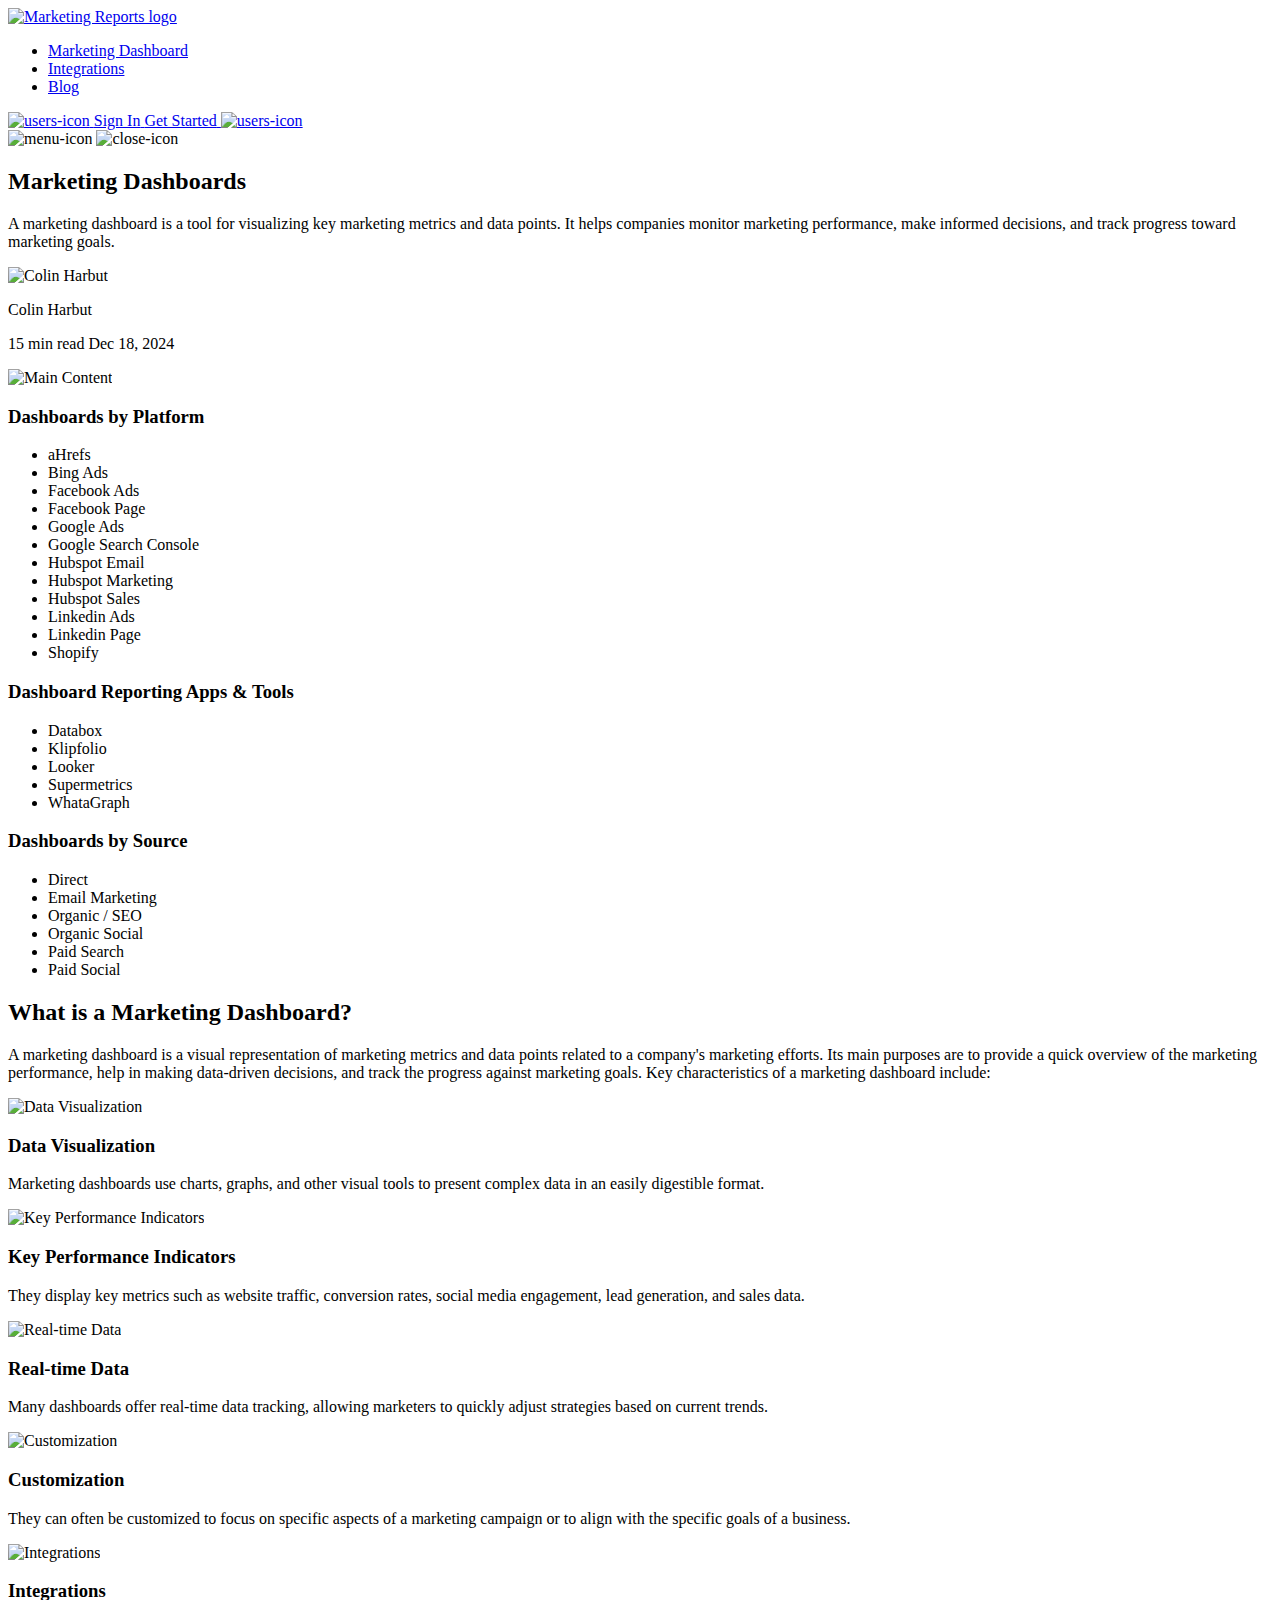
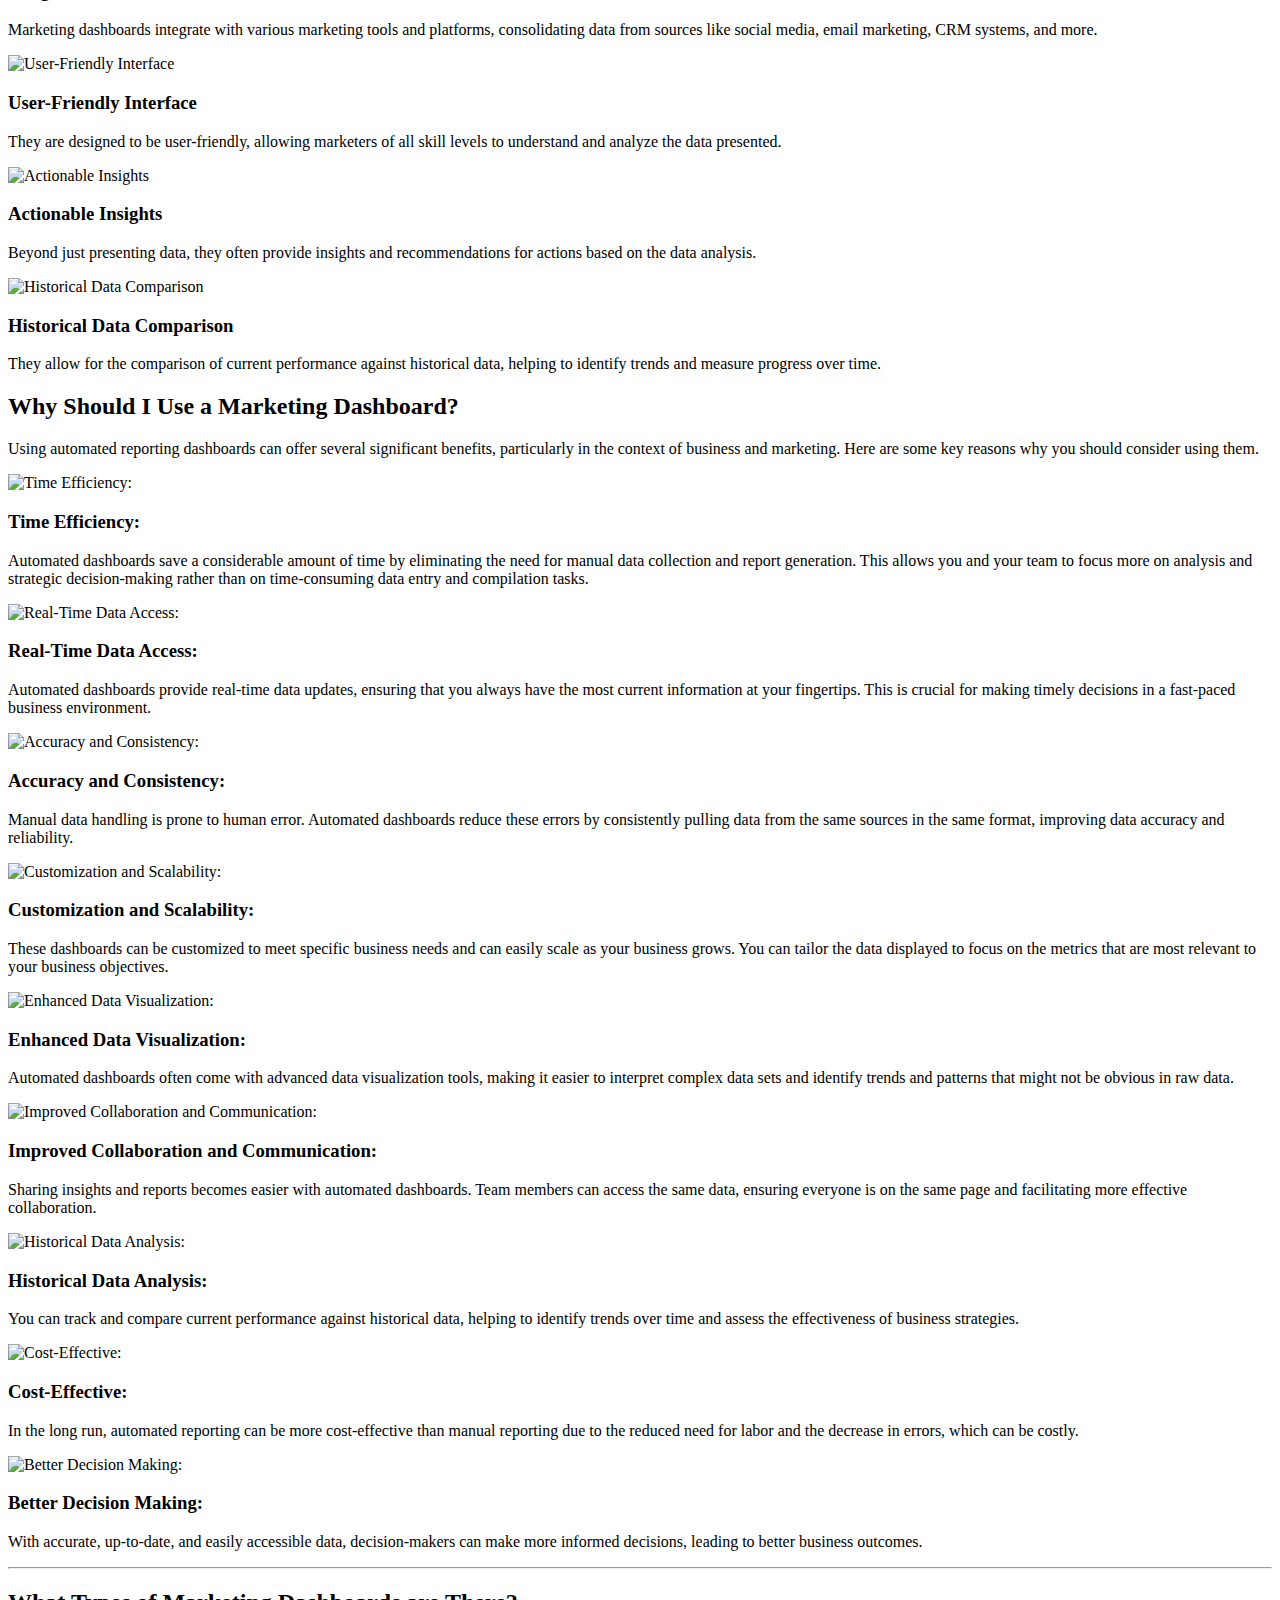
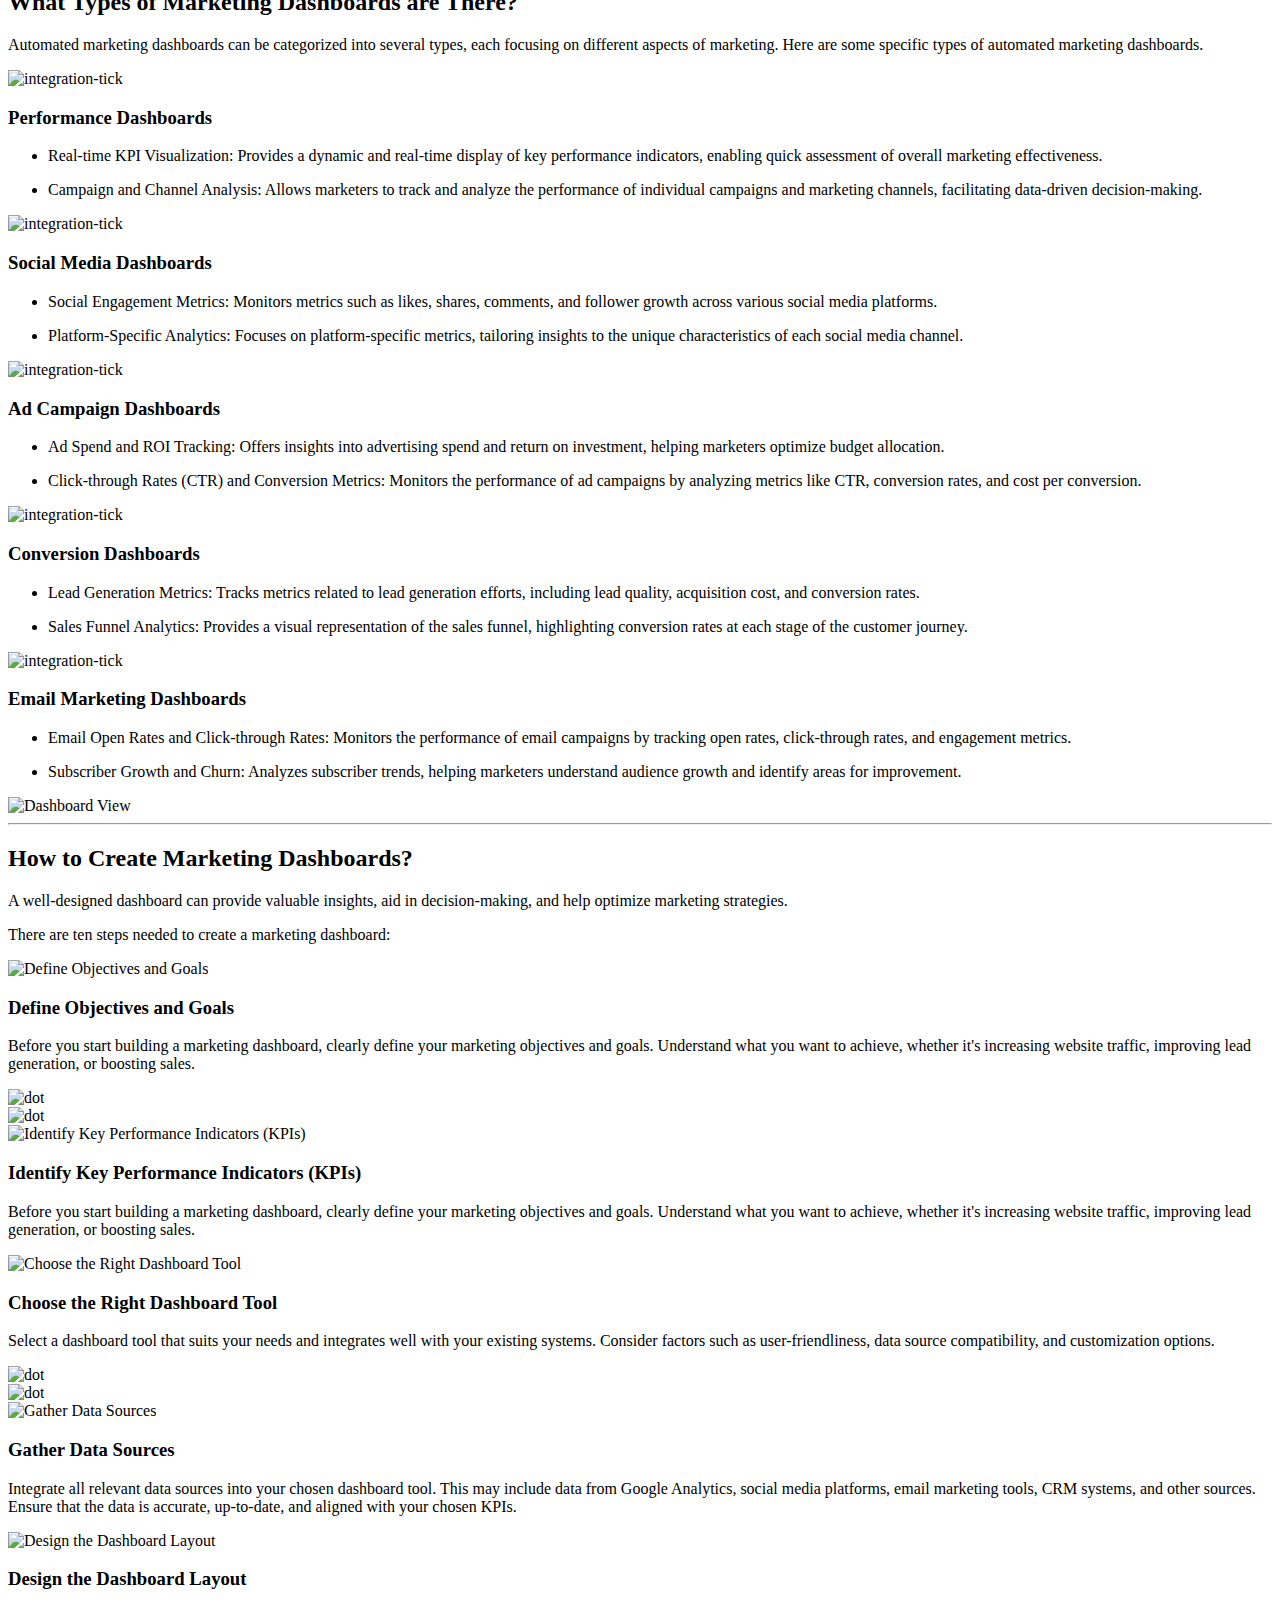
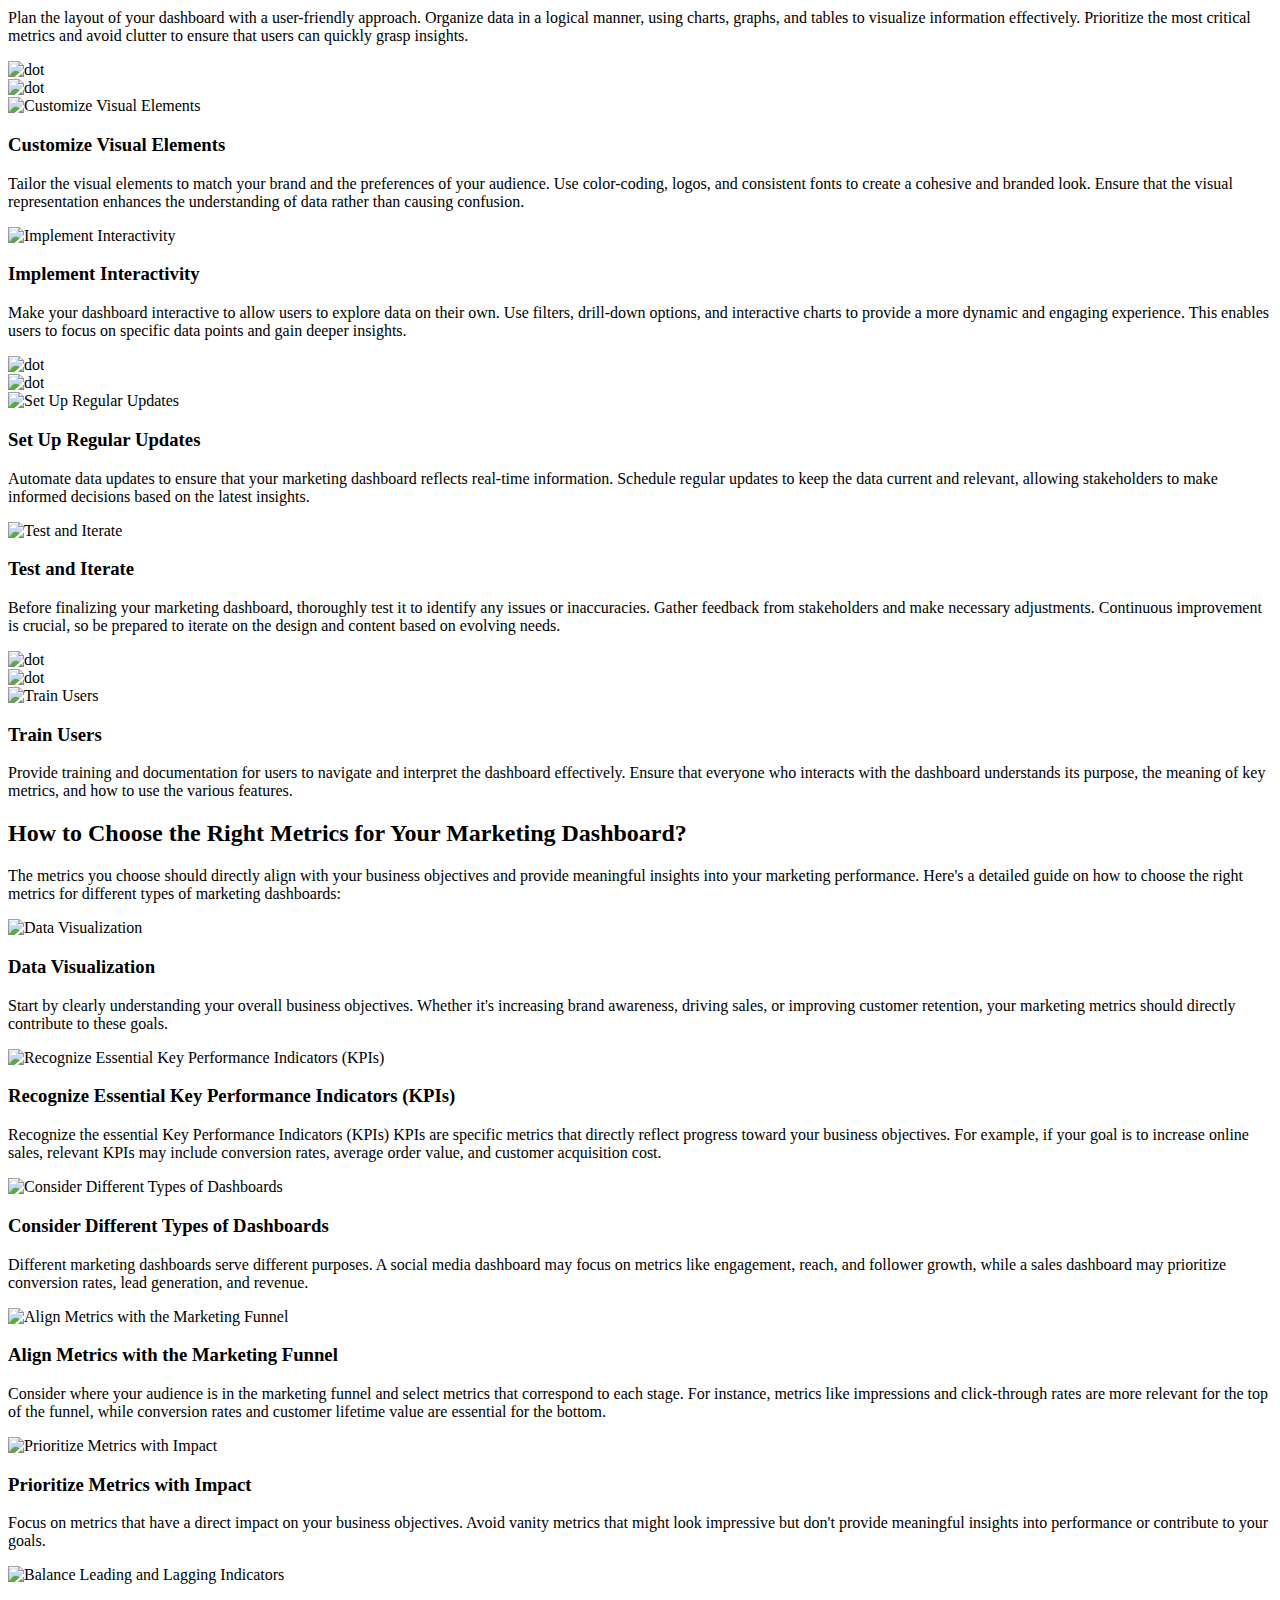
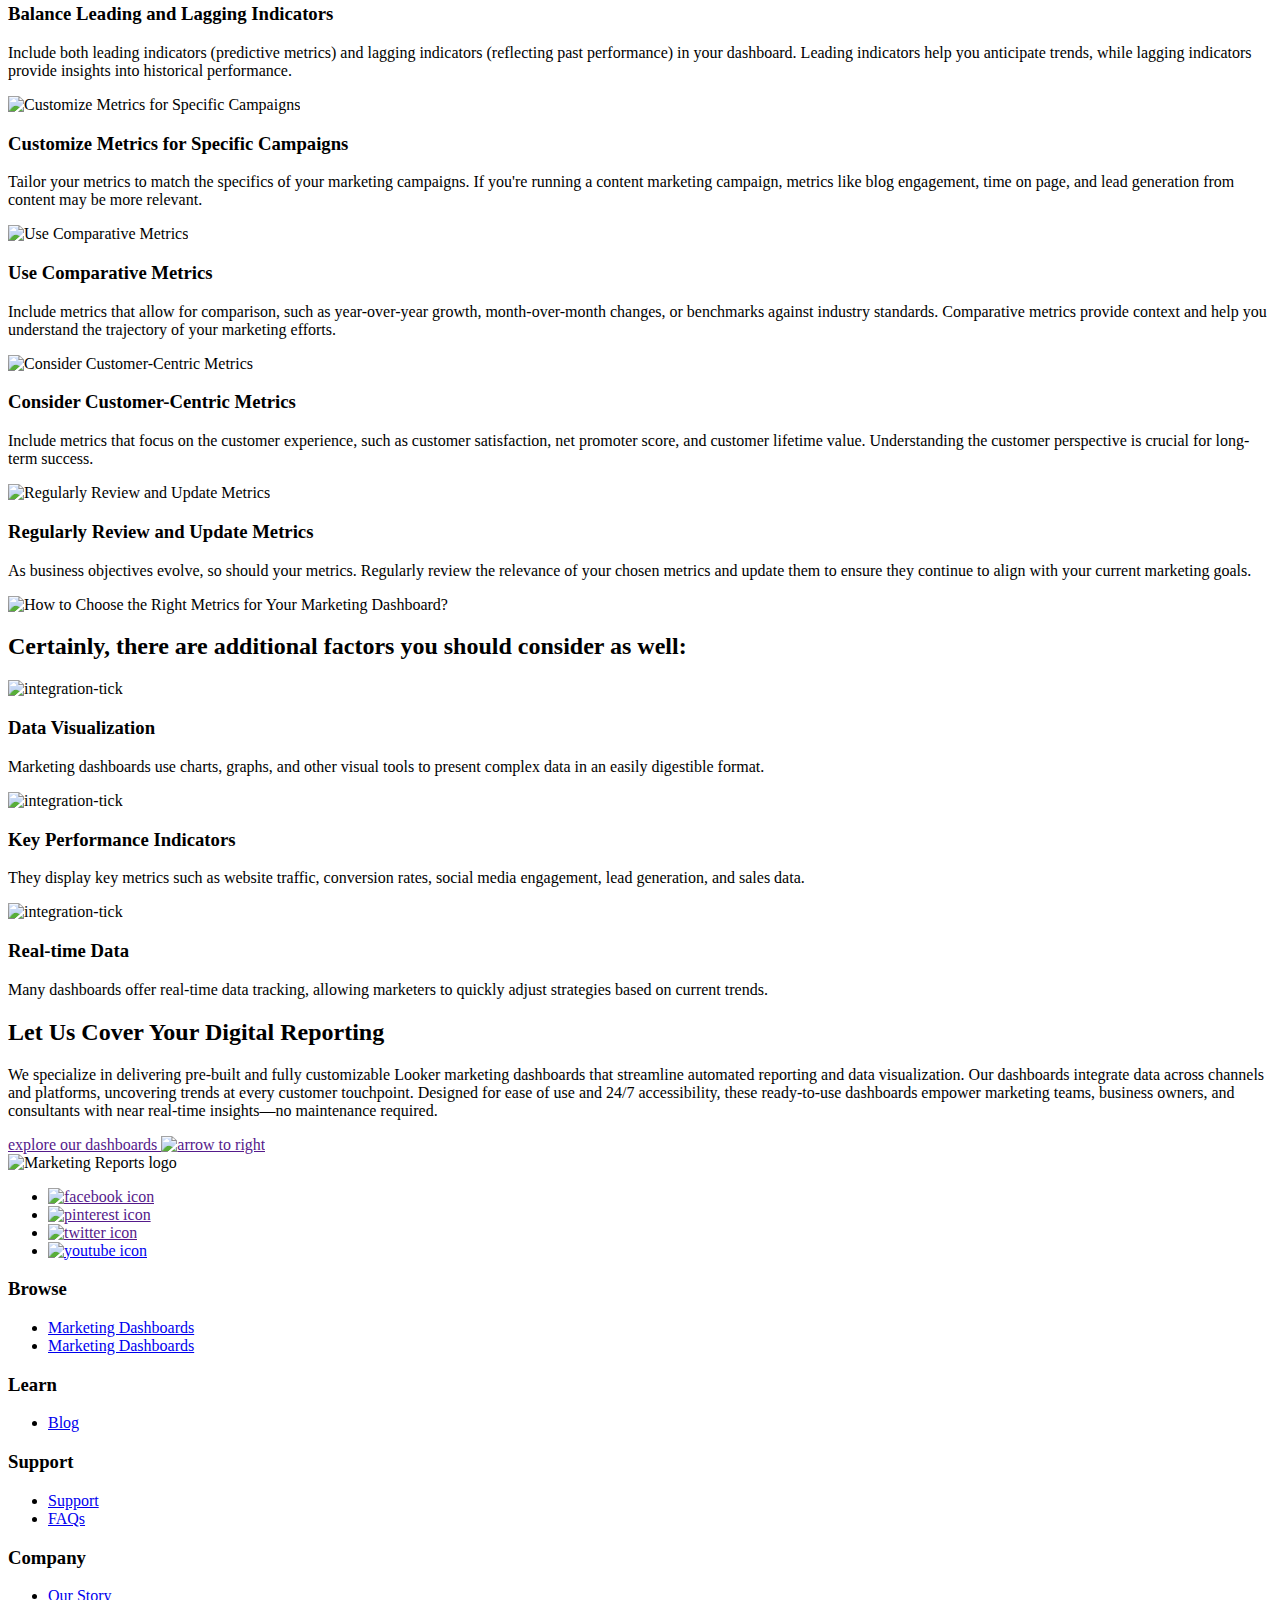
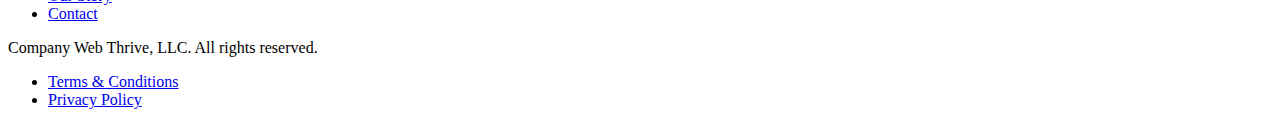
==== commit b6bf5bb2: "Updated site" ====
--- a/dashboard/index.html
+++ b/dashboard/index.html
@@ -23,15 +23,15 @@
       
       
 
-<div class="bg-[url(/assets/images/bg/Main-Frame.webp)] bg-no-repeat bg-cover bg-center">
+<div class="bg-[url(assets/images/bg/Main-Frame.webp)] bg-no-repeat bg-cover bg-center">
    
    <div class="border-b border-[#FFFFFF29]">
        <div class="container">
            
            <header class="py-4">
                <div class="flex justify-between items-center">
-                    <a href="/">
-                        <img src="/assets/images/logos/site-logo.svg" alt="Marketing Reports logo">
+                    <a href="http://localhost:1313/hugo-marketing-reports/">
+                        <img src="/hugo-marketing-reports/assets/images/logos/site-logo.svg" alt="Marketing Reports logo">
                     </a>
                    <nav class="nav-list" id="toggle-menu">
                        <ul class="flex lg:flex-row flex-col lg:items-center text-white font-semibold text-[14px] font-Inter">
@@ -49,21 +49,21 @@
                         <div class="lg:flex hidden items-center lg:mx-0 my-3 mx-4" id="interest-button">
                             <a href="sign-in"
                                 class="text-white px-5 py-[14px] font-semibold text-[14px] rounded-[10px] border-2 border-white border-opacity-15 flex justify-center items-center lg:me-3 me-0 lg:mb-0 mb-3">
-                                <img src='/assets/images/logos/users-icon.svg' alt="users-icon"> <span
+                                <img src='/hugo-marketing-reports/assets/images/logos/users-icon.svg' alt="users-icon"> <span
                                     class="ms-2">Sign In</span>
                             </a>
                             <a href="sing-up"
                                 class="text-white bg-white px-5 py-[14px] font-semibold text-[14px] rounded-[10px] border-2 border-white border-opacity-15 flex justify-center items-center">
                                 <span
                                     class="bg-gradient-to-r from-[#3245FF] to-[#B845ED] bg-clip-text text-transparent me-2">Get Started</span>
-                                <img src='/assets/images/logos/arrow-to-right.svg' alt="users-icon">
+                                <img src='/hugo-marketing-reports/assets/images/logos/arrow-to-right.svg' alt="users-icon">
                             </a>
                         </div>
                     
 
                    <div id="mobile-menu" class="lg:hidden block">
-                       <span><img src='/assets/images/menu.svg' alt="menu-icon" class="menu-icon open image-nav"></span>
-                       <span><img src='/assets/images/cross.svg' alt="close-icon" class="menu-icon close image-nav"></span>
+                       <span><img src='/hugo-marketing-reports/assets/images/menu.svg' alt="menu-icon" class="menu-icon open image-nav"></span>
+                       <span><img src='/hugo-marketing-reports/assets/images/cross.svg' alt="close-icon" class="menu-icon close image-nav"></span>
                    </div>
                </div>
            </header>
@@ -88,7 +88,7 @@
 
                     <div
                         class="lg:min-h-[60px] lg:max-h-[60px] lg:min-w-[60px] lg:max-w-[60px] max-h-[60px] min-w-[60px] rounded-full overflow-hidden flex items-center justify-center border-2 border-white">
-                        <img src="/assets/images/client.png" class="w-full h-auto max-w-[60px]" alt="Colin Harbut">
+                        <img src="/hugo-marketing-reports/assets/images/client.png" class="w-full h-auto max-w-[60px]" alt="Colin Harbut">
                     </div>
 
                     <div class="flex flex-col items-start ms-[15px]">
@@ -105,7 +105,7 @@
         </div>
 
         
-        <img src="/assets/images/bg/Main-Content.webp" class="w-full h-auto" alt="Main Content">
+        <img src="/hugo-marketing-reports/assets/images/bg/Main-Content.webp" class="w-full h-auto" alt="Main Content">
         
     </div>
     
@@ -204,7 +204,7 @@
             
                 <div class="lg:col-span-3 col-span-12">
                     <div class="border border-[#FFFFFF29] p-6 rounded-[20px] bg-[#0C0F19] h-full">
-                        <img src="/assets/images/icons/Data-Visualization.svg"
+                        <img src="/hugo-marketing-reports/assets/images/icons/Data-Visualization.svg"
                             class="mb-8 lg:h-[60px] lg:w-[60px] h-[45px] w-[45px]" alt="Data Visualization">
                         <h3 class="font-Inter font-bold text-[18px] leading-7 text-white mb-4">
                             Data Visualization
@@ -217,7 +217,7 @@
             
                 <div class="lg:col-span-3 col-span-12">
                     <div class="border border-[#FFFFFF29] p-6 rounded-[20px] bg-[#0C0F19] h-full">
-                        <img src="/assets/images/icons/Key-Performance-Indicators.svg"
+                        <img src="/hugo-marketing-reports/assets/images/icons/Key-Performance-Indicators.svg"
                             class="mb-8 lg:h-[60px] lg:w-[60px] h-[45px] w-[45px]" alt="Key Performance Indicators">
                         <h3 class="font-Inter font-bold text-[18px] leading-7 text-white mb-4">
                             Key Performance Indicators
@@ -230,7 +230,7 @@
             
                 <div class="lg:col-span-3 col-span-12">
                     <div class="border border-[#FFFFFF29] p-6 rounded-[20px] bg-[#0C0F19] h-full">
-                        <img src="/assets/images/icons/Real-time-Data.svg"
+                        <img src="/hugo-marketing-reports/assets/images/icons/Real-time-Data.svg"
                             class="mb-8 lg:h-[60px] lg:w-[60px] h-[45px] w-[45px]" alt="Real-time Data">
                         <h3 class="font-Inter font-bold text-[18px] leading-7 text-white mb-4">
                             Real-time Data
@@ -243,7 +243,7 @@
             
                 <div class="lg:col-span-3 col-span-12">
                     <div class="border border-[#FFFFFF29] p-6 rounded-[20px] bg-[#0C0F19] h-full">
-                        <img src="/assets/images/icons/Customization.svg"
+                        <img src="/hugo-marketing-reports/assets/images/icons/Customization.svg"
                             class="mb-8 lg:h-[60px] lg:w-[60px] h-[45px] w-[45px]" alt="Customization">
                         <h3 class="font-Inter font-bold text-[18px] leading-7 text-white mb-4">
                             Customization
@@ -256,7 +256,7 @@
             
                 <div class="lg:col-span-3 col-span-12">
                     <div class="border border-[#FFFFFF29] p-6 rounded-[20px] bg-[#0C0F19] h-full">
-                        <img src="/assets/images/icons/Integrations.svg"
+                        <img src="/hugo-marketing-reports/assets/images/icons/Integrations.svg"
                             class="mb-8 lg:h-[60px] lg:w-[60px] h-[45px] w-[45px]" alt="Integrations">
                         <h3 class="font-Inter font-bold text-[18px] leading-7 text-white mb-4">
                             Integrations
@@ -269,7 +269,7 @@
             
                 <div class="lg:col-span-3 col-span-12">
                     <div class="border border-[#FFFFFF29] p-6 rounded-[20px] bg-[#0C0F19] h-full">
-                        <img src="/assets/images/icons/User-Friendly-Interface.svg"
+                        <img src="/hugo-marketing-reports/assets/images/icons/User-Friendly-Interface.svg"
                             class="mb-8 lg:h-[60px] lg:w-[60px] h-[45px] w-[45px]" alt="User-Friendly Interface">
                         <h3 class="font-Inter font-bold text-[18px] leading-7 text-white mb-4">
                             User-Friendly Interface
@@ -282,7 +282,7 @@
             
                 <div class="lg:col-span-3 col-span-12">
                     <div class="border border-[#FFFFFF29] p-6 rounded-[20px] bg-[#0C0F19] h-full">
-                        <img src="/assets/images/icons/Actionable-Insights.svg"
+                        <img src="/hugo-marketing-reports/assets/images/icons/Actionable-Insights.svg"
                             class="mb-8 lg:h-[60px] lg:w-[60px] h-[45px] w-[45px]" alt="Actionable Insights">
                         <h3 class="font-Inter font-bold text-[18px] leading-7 text-white mb-4">
                             Actionable Insights
@@ -295,7 +295,7 @@
             
                 <div class="lg:col-span-3 col-span-12">
                     <div class="border border-[#FFFFFF29] p-6 rounded-[20px] bg-[#0C0F19] h-full">
-                        <img src="/assets/images/icons/Historical-Data-Comparison.svg"
+                        <img src="/hugo-marketing-reports/assets/images/icons/Historical-Data-Comparison.svg"
                             class="mb-8 lg:h-[60px] lg:w-[60px] h-[45px] w-[45px]" alt="Historical Data Comparison">
                         <h3 class="font-Inter font-bold text-[18px] leading-7 text-white mb-4">
                             Historical Data Comparison
@@ -313,7 +313,7 @@
 
 
 
-<div class="bg-[url('/assets/images/bg/GradientBlur.webp')] bg-no-repeat py-80 bg-center bg-cover -mt-80">
+<div class="bg-[url('images/bg/GradientBlur.webp')] bg-no-repeat py-80 bg-center bg-cover -mt-80">
     <div class="container lg:pt-14 pt-7">
         <div class="lg:text-center max-w-[800px] mx-auto mb-8">
             <h2 class="font-obviously font-medium lg:text-3xl text-3xl text-ThemeWhite lg:leading-[56px] leading-10 mb-5">
@@ -332,7 +332,7 @@
             
                 <div class="lg:col-span-4 col-span-12">
                     <div class="rounded-[10px] bg-[#0C0F19] mb-8 overflow-hidden">
-                        <img src="/assets/images/marketing-dashboard/Time-Efficiency.webp" class="w-full"
+                        <img src="/hugo-marketing-reports/assets/images/marketing-dashboard/Time-Efficiency.webp" class="w-full"
                             alt="Time Efficiency:">
                     </div>
                     <h3 class="font-Inter font-bold text-[18px] leading-7 text-white mb-3">Time Efficiency:</h3>
@@ -341,7 +341,7 @@
             
                 <div class="lg:col-span-4 col-span-12">
                     <div class="rounded-[10px] bg-[#0C0F19] mb-8 overflow-hidden">
-                        <img src="/assets/images/marketing-dashboard/Real-Time-Data-Access.webp" class="w-full"
+                        <img src="/hugo-marketing-reports/assets/images/marketing-dashboard/Real-Time-Data-Access.webp" class="w-full"
                             alt="Real-Time Data Access:">
                     </div>
                     <h3 class="font-Inter font-bold text-[18px] leading-7 text-white mb-3">Real-Time Data Access:</h3>
@@ -350,7 +350,7 @@
             
                 <div class="lg:col-span-4 col-span-12">
                     <div class="rounded-[10px] bg-[#0C0F19] mb-8 overflow-hidden">
-                        <img src="/assets/images/marketing-dashboard/Accuracy-and-Consistency.webp" class="w-full"
+                        <img src="/hugo-marketing-reports/assets/images/marketing-dashboard/Accuracy-and-Consistency.webp" class="w-full"
                             alt="Accuracy and Consistency:">
                     </div>
                     <h3 class="font-Inter font-bold text-[18px] leading-7 text-white mb-3">Accuracy and Consistency:</h3>
@@ -359,7 +359,7 @@
             
                 <div class="lg:col-span-4 col-span-12">
                     <div class="rounded-[10px] bg-[#0C0F19] mb-8 overflow-hidden">
-                        <img src="/assets/images/marketing-dashboard/Customization-and-Scalability.webp" class="w-full"
+                        <img src="/hugo-marketing-reports/assets/images/marketing-dashboard/Customization-and-Scalability.webp" class="w-full"
                             alt="Customization and Scalability:">
                     </div>
                     <h3 class="font-Inter font-bold text-[18px] leading-7 text-white mb-3">Customization and Scalability:</h3>
@@ -368,7 +368,7 @@
             
                 <div class="lg:col-span-4 col-span-12">
                     <div class="rounded-[10px] bg-[#0C0F19] mb-8 overflow-hidden">
-                        <img src="/assets/images/marketing-dashboard/Enhanced-Data-Visualization.webp" class="w-full"
+                        <img src="/hugo-marketing-reports/assets/images/marketing-dashboard/Enhanced-Data-Visualization.webp" class="w-full"
                             alt="Enhanced Data Visualization:">
                     </div>
                     <h3 class="font-Inter font-bold text-[18px] leading-7 text-white mb-3">Enhanced Data Visualization:</h3>
@@ -377,7 +377,7 @@
             
                 <div class="lg:col-span-4 col-span-12">
                     <div class="rounded-[10px] bg-[#0C0F19] mb-8 overflow-hidden">
-                        <img src="/assets/images/marketing-dashboard/Improved-Collaboration-and-Communication.webp" class="w-full"
+                        <img src="/hugo-marketing-reports/assets/images/marketing-dashboard/Improved-Collaboration-and-Communication.webp" class="w-full"
                             alt="Improved Collaboration and Communication:">
                     </div>
                     <h3 class="font-Inter font-bold text-[18px] leading-7 text-white mb-3">Improved Collaboration and Communication:</h3>
@@ -386,7 +386,7 @@
             
                 <div class="lg:col-span-4 col-span-12">
                     <div class="rounded-[10px] bg-[#0C0F19] mb-8 overflow-hidden">
-                        <img src="/assets/images/marketing-dashboard/Historical-Data-Analysis.webp" class="w-full"
+                        <img src="/hugo-marketing-reports/assets/images/marketing-dashboard/Historical-Data-Analysis.webp" class="w-full"
                             alt="Historical Data Analysis:">
                     </div>
                     <h3 class="font-Inter font-bold text-[18px] leading-7 text-white mb-3">Historical Data Analysis:</h3>
@@ -395,7 +395,7 @@
             
                 <div class="lg:col-span-4 col-span-12">
                     <div class="rounded-[10px] bg-[#0C0F19] mb-8 overflow-hidden">
-                        <img src="/assets/images/marketing-dashboard/Cost-Effective.webp" class="w-full"
+                        <img src="/hugo-marketing-reports/assets/images/marketing-dashboard/Cost-Effective.webp" class="w-full"
                             alt="Cost-Effective:">
                     </div>
                     <h3 class="font-Inter font-bold text-[18px] leading-7 text-white mb-3">Cost-Effective:</h3>
@@ -404,7 +404,7 @@
             
                 <div class="lg:col-span-4 col-span-12">
                     <div class="rounded-[10px] bg-[#0C0F19] mb-8 overflow-hidden">
-                        <img src="/assets/images/marketing-dashboard/Better%20Decision-Making.webp" class="w-full"
+                        <img src="/hugo-marketing-reports/assets/images/marketing-dashboard/Better%20Decision-Making.webp" class="w-full"
                             alt="Better Decision Making:">
                     </div>
                     <h3 class="font-Inter font-bold text-[18px] leading-7 text-white mb-3">Better Decision Making:</h3>
@@ -421,7 +421,7 @@
 
 
 
-<div class="lg:pt-24 pt-12 pb-[60rem] bg-[url('/assets/images/bg/GradientBlur.webp')] bg-no-repeat bg-bottom bg-cover">
+<div class="lg:pt-24 pt-12 pb-[60rem] bg-[url('images/bg/GradientBlur.webp')] bg-no-repeat bg-bottom bg-cover">
     <div class="container">
         <div class="lg:text-center max-w-[1080px] mx-auto mb-8">
             <h2 class="font-obviously font-medium lg:text-4xl text-3xl text-ThemeWhite lg:leading-[56px] leading-10 mb-5">
@@ -435,8 +435,8 @@
             
                 <div class="lg:col-span-6 col-span-12">
                     <div class="border-l-2 border-[#FFFFFF29] p-6 rounded-[16px] bg-[#0C0F19] h-full">
-                        <img src="/assets/images/logos/integration.svg"
-                            class="mb-8 lg:h-[50px] lg:w-[50px] h-[45px] w-[45px]" alt="integration">
+                        <img src='/hugo-marketing-reports/assets/images/logos/integration.svg'
+                            class="mb-8 lg:h-[50px] lg:w-[50px] h-[45px] w-[45px]" alt="integration-tick">
                         <h3 class="font-Inter font-bold text-[18px] leading-7 text-white mb-5">Performance Dashboards</h3>
                         <ul class="text-base text-[#BFC1C9] font-Inter font-normal space-y-2">
                             
@@ -460,8 +460,8 @@
             
                 <div class="lg:col-span-6 col-span-12">
                     <div class="border-l-2 border-[#FFFFFF29] p-6 rounded-[16px] bg-[#0C0F19] h-full">
-                        <img src="/assets/images/logos/integration.svg"
-                            class="mb-8 lg:h-[50px] lg:w-[50px] h-[45px] w-[45px]" alt="integration">
+                        <img src='/hugo-marketing-reports/assets/images/logos/integration.svg'
+                            class="mb-8 lg:h-[50px] lg:w-[50px] h-[45px] w-[45px]" alt="integration-tick">
                         <h3 class="font-Inter font-bold text-[18px] leading-7 text-white mb-5">Social Media Dashboards</h3>
                         <ul class="text-base text-[#BFC1C9] font-Inter font-normal space-y-2">
                             
@@ -485,8 +485,8 @@
             
                 <div class="lg:col-span-4 col-span-12">
                     <div class="border-l-2 border-[#FFFFFF29] p-6 rounded-[16px] bg-[#0C0F19] h-full">
-                        <img src="/assets/images/logos/integration.svg"
-                            class="mb-8 lg:h-[50px] lg:w-[50px] h-[45px] w-[45px]" alt="integration">
+                        <img src='/hugo-marketing-reports/assets/images/logos/integration.svg'
+                            class="mb-8 lg:h-[50px] lg:w-[50px] h-[45px] w-[45px]" alt="integration-tick">
                         <h3 class="font-Inter font-bold text-[18px] leading-7 text-white mb-5">Ad Campaign Dashboards</h3>
                         <ul class="text-base text-[#BFC1C9] font-Inter font-normal space-y-2">
                             
@@ -510,8 +510,8 @@
             
                 <div class="lg:col-span-4 col-span-12">
                     <div class="border-l-2 border-[#FFFFFF29] p-6 rounded-[16px] bg-[#0C0F19] h-full">
-                        <img src="/assets/images/logos/integration.svg"
-                            class="mb-8 lg:h-[50px] lg:w-[50px] h-[45px] w-[45px]" alt="integration">
+                        <img src='/hugo-marketing-reports/assets/images/logos/integration.svg'
+                            class="mb-8 lg:h-[50px] lg:w-[50px] h-[45px] w-[45px]" alt="integration-tick">
                         <h3 class="font-Inter font-bold text-[18px] leading-7 text-white mb-5">Conversion Dashboards</h3>
                         <ul class="text-base text-[#BFC1C9] font-Inter font-normal space-y-2">
                             
@@ -535,8 +535,8 @@
             
                 <div class="lg:col-span-4 col-span-12">
                     <div class="border-l-2 border-[#FFFFFF29] p-6 rounded-[16px] bg-[#0C0F19] h-full">
-                        <img src="/assets/images/logos/integration.svg"
-                            class="mb-8 lg:h-[50px] lg:w-[50px] h-[45px] w-[45px]" alt="integration">
+                        <img src='/hugo-marketing-reports/assets/images/logos/integration.svg'
+                            class="mb-8 lg:h-[50px] lg:w-[50px] h-[45px] w-[45px]" alt="integration-tick">
                         <h3 class="font-Inter font-bold text-[18px] leading-7 text-white mb-5">Email Marketing Dashboards</h3>
                         <ul class="text-base text-[#BFC1C9] font-Inter font-normal space-y-2">
                             
@@ -564,11 +564,11 @@
 
 
 <div class="px-4 -mt-[60rem]">
-    <img src="/assets/images/Dashboard-View.webp" class="w-full h-auto" alt="Dashboard View">
+    <img src="/hugo-marketing-reports/assets/images/Dashboard-View.webp" class="w-full h-auto" alt="Dashboard View">
 </div>
 
 <hr class="border-b border-[#FFFFFF29]">
-<div class="bg-[url('/assets/images/bg/GradientBlur.webp')] bg-no-repeat py-80 bg-center bg-cover -mt-80">
+<div class="bg-[url('images/bg/GradientBlur.webp')] bg-no-repeat py-80 bg-center bg-cover -mt-80">
     <div class="container lg:pt-14 pt-7">
         <div class="lg:text-center max-w-[768px] mx-auto mb-8">
             <h2 class="font-obviously font-medium lg:text-3xl text-3xl text-ThemeWhite lg:leading-[56px] leading-10 mb-5">
@@ -595,7 +595,7 @@
                     <div class="lg:w-[47%] w-full">
                         <div class="border border-[#FFFFFF29] p-6 rounded-[20px] bg-[#0C0F19]">
                             <div class="flex items-center mb-4">
-                                <img src="/assets/images/timeline/Define-Objectives-and-Goals.svg"
+                                <img src="/hugo-marketing-reports/assets/images/timeline/Define-Objectives-and-Goals.svg"
                                     class="lg:h-[48px] lg:w-[48px] h-[45px] w-[45px] me-3"
                                     alt="Define Objectives and Goals">
                                 <h3 class="font-Inter font-semibold text-[18px] leading-7 text-white">
@@ -608,7 +608,7 @@
                         </div>
                     </div>
                     <div class="z-20 lg:block hidden">
-                        <img src="/assets/images/dot.svg" alt="dot">
+                        <img src='/hugo-marketing-reports/assets/images/dot.svg' alt="dot">
                     </div>
                     <div class="w-[47%] lg:block hidden"></div>
                 </div>
@@ -620,12 +620,12 @@
                 <div class="flex justify-between items-center w-full left-timeline lg:mb-0 mb-4">
                     <div class="w-[47%] lg:block hidden"></div>
                     <div class="z-20 lg:block hidden">
-                        <img src="/assets/images/dot.svg" alt="dot">
+                        <img src='/hugo-marketing-reports/assets/images/dot.svg' alt="dot">
                     </div>
                     <div class="lg:w-[47%] w-full">
                         <div class="border border-[#FFFFFF29] p-6 rounded-[20px] bg-[#0C0F19]">
                             <div class="flex items-center mb-4">
-                                <img src="/assets/images/timeline/Key-Performance-Indicators.svg"
+                                <img src="/hugo-marketing-reports/assets/images/timeline/Key-Performance-Indicators.svg"
                                     class="lg:h-[48px] lg:w-[48px] h-[45px] w-[45px] me-3"
                                     alt="Identify Key Performance Indicators (KPIs)">
                                 <h3 class="font-Inter font-semibold text-[18px] leading-7 text-white">
@@ -646,7 +646,7 @@
                     <div class="lg:w-[47%] w-full">
                         <div class="border border-[#FFFFFF29] p-6 rounded-[20px] bg-[#0C0F19]">
                             <div class="flex items-center mb-4">
-                                <img src="/assets/images/timeline/Right-Dashboard-Tool.svg"
+                                <img src="/hugo-marketing-reports/assets/images/timeline/Right-Dashboard-Tool.svg"
                                     class="lg:h-[48px] lg:w-[48px] h-[45px] w-[45px] me-3"
                                     alt="Choose the Right Dashboard Tool">
                                 <h3 class="font-Inter font-semibold text-[18px] leading-7 text-white">
@@ -659,7 +659,7 @@
                         </div>
                     </div>
                     <div class="z-20 lg:block hidden">
-                        <img src="/assets/images/dot.svg" alt="dot">
+                        <img src='/hugo-marketing-reports/assets/images/dot.svg' alt="dot">
                     </div>
                     <div class="w-[47%] lg:block hidden"></div>
                 </div>
@@ -671,12 +671,12 @@
                 <div class="flex justify-between items-center w-full left-timeline lg:mb-0 mb-4">
                     <div class="w-[47%] lg:block hidden"></div>
                     <div class="z-20 lg:block hidden">
-                        <img src="/assets/images/dot.svg" alt="dot">
+                        <img src='/hugo-marketing-reports/assets/images/dot.svg' alt="dot">
                     </div>
                     <div class="lg:w-[47%] w-full">
                         <div class="border border-[#FFFFFF29] p-6 rounded-[20px] bg-[#0C0F19]">
                             <div class="flex items-center mb-4">
-                                <img src="/assets/images/timeline/Gather-Data-Sources.svg"
+                                <img src="/hugo-marketing-reports/assets/images/timeline/Gather-Data-Sources.svg"
                                     class="lg:h-[48px] lg:w-[48px] h-[45px] w-[45px] me-3"
                                     alt="Gather Data Sources">
                                 <h3 class="font-Inter font-semibold text-[18px] leading-7 text-white">
@@ -697,7 +697,7 @@
                     <div class="lg:w-[47%] w-full">
                         <div class="border border-[#FFFFFF29] p-6 rounded-[20px] bg-[#0C0F19]">
                             <div class="flex items-center mb-4">
-                                <img src="/assets/images/timeline/Design-the-Dashboard-Layout.svg"
+                                <img src="/hugo-marketing-reports/assets/images/timeline/Design-the-Dashboard-Layout.svg"
                                     class="lg:h-[48px] lg:w-[48px] h-[45px] w-[45px] me-3"
                                     alt="Design the Dashboard Layout">
                                 <h3 class="font-Inter font-semibold text-[18px] leading-7 text-white">
@@ -710,7 +710,7 @@
                         </div>
                     </div>
                     <div class="z-20 lg:block hidden">
-                        <img src="/assets/images/dot.svg" alt="dot">
+                        <img src='/hugo-marketing-reports/assets/images/dot.svg' alt="dot">
                     </div>
                     <div class="w-[47%] lg:block hidden"></div>
                 </div>
@@ -722,12 +722,12 @@
                 <div class="flex justify-between items-center w-full left-timeline lg:mb-0 mb-4">
                     <div class="w-[47%] lg:block hidden"></div>
                     <div class="z-20 lg:block hidden">
-                        <img src="/assets/images/dot.svg" alt="dot">
+                        <img src='/hugo-marketing-reports/assets/images/dot.svg' alt="dot">
                     </div>
                     <div class="lg:w-[47%] w-full">
                         <div class="border border-[#FFFFFF29] p-6 rounded-[20px] bg-[#0C0F19]">
                             <div class="flex items-center mb-4">
-                                <img src="/assets/images/timeline/Customize-Visual-Elements.svg"
+                                <img src="/hugo-marketing-reports/assets/images/timeline/Customize-Visual-Elements.svg"
                                     class="lg:h-[48px] lg:w-[48px] h-[45px] w-[45px] me-3"
                                     alt="Customize Visual Elements">
                                 <h3 class="font-Inter font-semibold text-[18px] leading-7 text-white">
@@ -748,7 +748,7 @@
                     <div class="lg:w-[47%] w-full">
                         <div class="border border-[#FFFFFF29] p-6 rounded-[20px] bg-[#0C0F19]">
                             <div class="flex items-center mb-4">
-                                <img src="/assets/images/timeline/Implement-Interactivity.svg"
+                                <img src="/hugo-marketing-reports/assets/images/timeline/Implement-Interactivity.svg"
                                     class="lg:h-[48px] lg:w-[48px] h-[45px] w-[45px] me-3"
                                     alt="Implement Interactivity">
                                 <h3 class="font-Inter font-semibold text-[18px] leading-7 text-white">
@@ -761,7 +761,7 @@
                         </div>
                     </div>
                     <div class="z-20 lg:block hidden">
-                        <img src="/assets/images/dot.svg" alt="dot">
+                        <img src='/hugo-marketing-reports/assets/images/dot.svg' alt="dot">
                     </div>
                     <div class="w-[47%] lg:block hidden"></div>
                 </div>
@@ -773,12 +773,12 @@
                 <div class="flex justify-between items-center w-full left-timeline lg:mb-0 mb-4">
                     <div class="w-[47%] lg:block hidden"></div>
                     <div class="z-20 lg:block hidden">
-                        <img src="/assets/images/dot.svg" alt="dot">
+                        <img src='/hugo-marketing-reports/assets/images/dot.svg' alt="dot">
                     </div>
                     <div class="lg:w-[47%] w-full">
                         <div class="border border-[#FFFFFF29] p-6 rounded-[20px] bg-[#0C0F19]">
                             <div class="flex items-center mb-4">
-                                <img src="/assets/images/timeline/Set-Up-Regular-Updates.svg"
+                                <img src="/hugo-marketing-reports/assets/images/timeline/Set-Up-Regular-Updates.svg"
                                     class="lg:h-[48px] lg:w-[48px] h-[45px] w-[45px] me-3"
                                     alt="Set Up Regular Updates">
                                 <h3 class="font-Inter font-semibold text-[18px] leading-7 text-white">
@@ -799,7 +799,7 @@
                     <div class="lg:w-[47%] w-full">
                         <div class="border border-[#FFFFFF29] p-6 rounded-[20px] bg-[#0C0F19]">
                             <div class="flex items-center mb-4">
-                                <img src="/assets/images/timeline/Test-and-Iterate.svg"
+                                <img src="/hugo-marketing-reports/assets/images/timeline/Test-and-Iterate.svg"
                                     class="lg:h-[48px] lg:w-[48px] h-[45px] w-[45px] me-3"
                                     alt="Test and Iterate">
                                 <h3 class="font-Inter font-semibold text-[18px] leading-7 text-white">
@@ -812,7 +812,7 @@
                         </div>
                     </div>
                     <div class="z-20 lg:block hidden">
-                        <img src="/assets/images/dot.svg" alt="dot">
+                        <img src='/hugo-marketing-reports/assets/images/dot.svg' alt="dot">
                     </div>
                     <div class="w-[47%] lg:block hidden"></div>
                 </div>
@@ -824,12 +824,12 @@
                 <div class="flex justify-between items-center w-full left-timeline lg:mb-0 mb-4">
                     <div class="w-[47%] lg:block hidden"></div>
                     <div class="z-20 lg:block hidden">
-                        <img src="/assets/images/dot.svg" alt="dot">
+                        <img src='/hugo-marketing-reports/assets/images/dot.svg' alt="dot">
                     </div>
                     <div class="lg:w-[47%] w-full">
                         <div class="border border-[#FFFFFF29] p-6 rounded-[20px] bg-[#0C0F19]">
                             <div class="flex items-center mb-4">
-                                <img src="/assets/images/timeline/Train-Users.svg"
+                                <img src="/hugo-marketing-reports/assets/images/timeline/Train-Users.svg"
                                     class="lg:h-[48px] lg:w-[48px] h-[45px] w-[45px] me-3"
                                     alt="Train Users">
                                 <h3 class="font-Inter font-semibold text-[18px] leading-7 text-white">
@@ -850,8 +850,8 @@
 
 
 
-<div class="lg:pt-24 py-12 bg-[url('/assets/images/bg/GradientBlur.webp')] bg-no-repeat shadow-bg -mt-80">
-    <div class="bg-[url('/assets/images/bg/GradientBlur.webp')] bg-no-repeat bg-cover py-80 bg-center">
+<div class="lg:pt-24 py-12 bg-[url('images/bg/GradientBlur.webp')] bg-no-repeat shadow-bg -mt-80">
+    <div class="bg-[url('images/bg/GradientBlur.webp')] bg-no-repeat bg-cover py-80 bg-center">
         <div class="container border-t border-[#FFFFFF29] pt-14">
             <div class="lg:text-center max-w-[1080px] mx-auto mb-8">
                 <h2 class="font-obviously font-medium lg:text-4xl text-3xl text-ThemeWhite lg:leading-[56px] leading-10 mb-5">
@@ -870,7 +870,7 @@
             
                 <div class="lg:col-span-3 col-span-12">
                     <div class="border-l border-[#FFFFFF29] px-5 h-full">
-                        <img src="/assets/images/metrics/Understand-Business-Objectives.svg"
+                        <img src="/hugo-marketing-reports/assets/images/metrics/Understand-Business-Objectives.svg"
                             class="mb-4 lg:h-[48px] lg:w-[48px] h-[45px] w-[45px]" alt="Data Visualization">
                         <h3 class="font-Inter font-bold text-[18px] leading-7 text-white mb-2">
                             Data Visualization
@@ -883,7 +883,7 @@
             
                 <div class="lg:col-span-3 col-span-12">
                     <div class="border-l border-[#FFFFFF29] px-5 h-full">
-                        <img src="/assets/images/metrics/Recognize-Essential-Key.svg"
+                        <img src="/hugo-marketing-reports/assets/images/metrics/Recognize-Essential-Key.svg"
                             class="mb-4 lg:h-[48px] lg:w-[48px] h-[45px] w-[45px]" alt="Recognize Essential Key Performance Indicators (KPIs)">
                         <h3 class="font-Inter font-bold text-[18px] leading-7 text-white mb-2">
                             Recognize Essential Key Performance Indicators (KPIs)
@@ -896,7 +896,7 @@
             
                 <div class="lg:col-span-3 col-span-12">
                     <div class="border-l border-[#FFFFFF29] px-5 h-full">
-                        <img src="/assets/images/metrics/Consider-Different.svg"
+                        <img src="/hugo-marketing-reports/assets/images/metrics/Consider-Different.svg"
                             class="mb-4 lg:h-[48px] lg:w-[48px] h-[45px] w-[45px]" alt="Consider Different Types of Dashboards">
                         <h3 class="font-Inter font-bold text-[18px] leading-7 text-white mb-2">
                             Consider Different Types of Dashboards
@@ -909,7 +909,7 @@
             
                 <div class="lg:col-span-3 col-span-12">
                     <div class="border-l border-[#FFFFFF29] px-5 h-full">
-                        <img src="/assets/images/metrics/Align-Metrics.svg"
+                        <img src="/hugo-marketing-reports/assets/images/metrics/Align-Metrics.svg"
                             class="mb-4 lg:h-[48px] lg:w-[48px] h-[45px] w-[45px]" alt="Align Metrics with the Marketing Funnel">
                         <h3 class="font-Inter font-bold text-[18px] leading-7 text-white mb-2">
                             Align Metrics with the Marketing Funnel
@@ -922,7 +922,7 @@
             
                 <div class="lg:col-span-3 col-span-12">
                     <div class="border-l border-[#FFFFFF29] px-5 h-full">
-                        <img src="/assets/images/metrics/Prioritize-Metrics.svg"
+                        <img src="/hugo-marketing-reports/assets/images/metrics/Prioritize-Metrics.svg"
                             class="mb-4 lg:h-[48px] lg:w-[48px] h-[45px] w-[45px]" alt="Prioritize Metrics with Impact">
                         <h3 class="font-Inter font-bold text-[18px] leading-7 text-white mb-2">
                             Prioritize Metrics with Impact
@@ -935,7 +935,7 @@
             
                 <div class="lg:col-span-3 col-span-12">
                     <div class="border-l border-[#FFFFFF29] px-5 h-full">
-                        <img src="/assets/images/metrics/Leading-and-Lagging.svg"
+                        <img src="/hugo-marketing-reports/assets/images/metrics/Leading-and-Lagging.svg"
                             class="mb-4 lg:h-[48px] lg:w-[48px] h-[45px] w-[45px]" alt="Balance Leading and Lagging Indicators">
                         <h3 class="font-Inter font-bold text-[18px] leading-7 text-white mb-2">
                             Balance Leading and Lagging Indicators
@@ -948,7 +948,7 @@
             
                 <div class="lg:col-span-3 col-span-12">
                     <div class="border-l border-[#FFFFFF29] px-5 h-full">
-                        <img src="/assets/images/metrics/Customize-Metrics.svg"
+                        <img src="/hugo-marketing-reports/assets/images/metrics/Customize-Metrics.svg"
                             class="mb-4 lg:h-[48px] lg:w-[48px] h-[45px] w-[45px]" alt="Customize Metrics for Specific Campaigns">
                         <h3 class="font-Inter font-bold text-[18px] leading-7 text-white mb-2">
                             Customize Metrics for Specific Campaigns
@@ -961,7 +961,7 @@
             
                 <div class="lg:col-span-3 col-span-12">
                     <div class="border-l border-[#FFFFFF29] px-5 h-full">
-                        <img src="/assets/images/metrics/Use-Comparative-Metrics.svg"
+                        <img src="/hugo-marketing-reports/assets/images/metrics/Use-Comparative-Metrics.svg"
                             class="mb-4 lg:h-[48px] lg:w-[48px] h-[45px] w-[45px]" alt="Use Comparative Metrics">
                         <h3 class="font-Inter font-bold text-[18px] leading-7 text-white mb-2">
                             Use Comparative Metrics
@@ -974,7 +974,7 @@
             
                 <div class="lg:col-span-3 col-span-12">
                     <div class="border-l border-[#FFFFFF29] px-5 h-full">
-                        <img src="/assets/images/metrics/Consider-Customer-Centric.svg"
+                        <img src="/hugo-marketing-reports/assets/images/metrics/Consider-Customer-Centric.svg"
                             class="mb-4 lg:h-[48px] lg:w-[48px] h-[45px] w-[45px]" alt="Consider Customer-Centric Metrics">
                         <h3 class="font-Inter font-bold text-[18px] leading-7 text-white mb-2">
                             Consider Customer-Centric Metrics
@@ -987,7 +987,7 @@
             
                 <div class="lg:col-span-3 col-span-12">
                     <div class="border-l border-[#FFFFFF29] px-5 h-full">
-                        <img src="/assets/images/metrics/Regularly-Review.svg"
+                        <img src="/hugo-marketing-reports/assets/images/metrics/Regularly-Review.svg"
                             class="mb-4 lg:h-[48px] lg:w-[48px] h-[45px] w-[45px]" alt="Regularly Review and Update Metrics">
                         <h3 class="font-Inter font-bold text-[18px] leading-7 text-white mb-2">
                             Regularly Review and Update Metrics
@@ -1000,7 +1000,7 @@
             
 
             <div class="lg:col-span-6 col-span-12">
-                <img src="/assets/images/metric.webp" class="w-full h-auto" alt="How to Choose the Right Metrics for Your Marketing Dashboard?">
+                <img src="/hugo-marketing-reports/assets/images/metric.webp" class="w-full h-auto" alt="How to Choose the Right Metrics for Your Marketing Dashboard?">
             </div>
         </div>
     </div>
@@ -1025,7 +1025,7 @@
             
                 <div class="lg:col-span-4 col-span-12">
                     <div class="border border-[#FFFFFF29] p-6 rounded-[16px] bg-[#0C0F19] h-full">
-                        <img src="/assets/images/logos/integration.svg"
+                        <img src=' /hugo-marketing-reports/assets/images/logos/integration.svg'
                             class="mb-8 lg:h-[50px] lg:w-[50px] h-[45px] w-[45px]" alt="integration-tick">
                         <h3 class="font-Inter font-bold text-[18px] leading-7 text-white mb-4">Data Visualization</h3>
                         <p class="text-base leading-6 text-[#BFC1C9] font-Inter font-normal">Marketing dashboards use charts, graphs, and other visual tools to present complex data in an easily digestible format.</p>
@@ -1034,7 +1034,7 @@
             
                 <div class="lg:col-span-4 col-span-12">
                     <div class="border border-[#FFFFFF29] p-6 rounded-[16px] bg-[#0C0F19] h-full">
-                        <img src="/assets/images/logos/integration.svg"
+                        <img src=' /hugo-marketing-reports/assets/images/logos/integration.svg'
                             class="mb-8 lg:h-[50px] lg:w-[50px] h-[45px] w-[45px]" alt="integration-tick">
                         <h3 class="font-Inter font-bold text-[18px] leading-7 text-white mb-4">Key Performance Indicators</h3>
                         <p class="text-base leading-6 text-[#BFC1C9] font-Inter font-normal">They display key metrics such as website traffic, conversion rates, social media engagement, lead generation, and sales data.</p>
@@ -1043,7 +1043,7 @@
             
                 <div class="lg:col-span-4 col-span-12">
                     <div class="border border-[#FFFFFF29] p-6 rounded-[16px] bg-[#0C0F19] h-full">
-                        <img src="/assets/images/logos/integration.svg"
+                        <img src=' /hugo-marketing-reports/assets/images/logos/integration.svg'
                             class="mb-8 lg:h-[50px] lg:w-[50px] h-[45px] w-[45px]" alt="integration-tick">
                         <h3 class="font-Inter font-bold text-[18px] leading-7 text-white mb-4">Real-time Data</h3>
                         <p class="text-base leading-6 text-[#BFC1C9] font-Inter font-normal">Many dashboards offer real-time data tracking, allowing marketers to quickly adjust strategies based on current trends.</p>
@@ -1059,7 +1059,7 @@
 
 <div class="container mb-7 lg:mt-0 mt-5">
     <div
-        class="bg-[url('/assets/images/bg/form-bg.webp')] bg-no-repeat bg-cover rounded-2xl lg:py-44 py-20  flex justify-center">
+        class="bg-[url('images/bg/form-bg.webp')] bg-no-repeat bg-cover rounded-2xl lg:py-44 py-20  flex justify-center">
         <div class="w-full max-w-[740px] px-4 text-center">
             <h2 class="font-obviously font-medium lg:text-[32px] text-3xl text-white lg:leading-[56px] leading-10 mb-4">
                 Let Us Cover Your Digital Reporting      
@@ -1072,7 +1072,7 @@
                 <span class="bg-gradient-to-r from-[#3245FF] to-[#B845ED] bg-clip-text text-transparent me-2">
                     explore our dashboards  
                 </span>
-                <img src="/assets/images/logos/arrow-to-right.svg" alt="arrow to right">
+                <img src='/hugo-marketing-reports/assets/images/logos/arrow-to-right.svg' alt="arrow to right">
             </a>
         </div>
     </div>
@@ -1085,30 +1085,30 @@
    <div class="container">
        <div class="flex justify-between lg:flex-row flex-col border-b border-[#FFFFFF29] pb-12 gap-6">
            <div class="w-1/5">
-               <img src="/assets/images/logos/site-logo.svg" alt="Marketing Reports logo">
+               <img src="/hugo-marketing-reports/assets/images/logos/site-logo.svg" alt="Marketing Reports logo">
                <ul class="flex gap-2 mt-8">
                        
                         <li class="h-9 w-9 min-w-9 rounded-full p-2 border border-[#858B9833] flex items-center justify-center">
                             <a href="">
-                                <img src="/assets/images/logos/SocialMedia/facebook.svg" alt="facebook icon">
+                                <img src="/hugo-marketing-reports/assets/images/logos/SocialMedia/facebook.svg" alt="facebook icon">
                             </a>
                         </li>
                        
                         <li class="h-9 w-9 min-w-9 rounded-full p-2 border border-[#858B9833] flex items-center justify-center">
                             <a href="">
-                                <img src="/assets/images/logos/SocialMedia/pinterest.svg" alt="pinterest icon">
+                                <img src="/hugo-marketing-reports/assets/images/logos/SocialMedia/pinterest.svg" alt="pinterest icon">
                             </a>
                         </li>
                        
                         <li class="h-9 w-9 min-w-9 rounded-full p-2 border border-[#858B9833] flex items-center justify-center">
                             <a href="">
-                                <img src="/assets/images/logos/SocialMedia/x.svg" alt="twitter icon">
+                                <img src="/hugo-marketing-reports/assets/images/logos/SocialMedia/x.svg" alt="twitter icon">
                             </a>
                         </li>
                        
                         <li class="h-9 w-9 min-w-9 rounded-full p-2 border border-[#858B9833] flex items-center justify-center">
                             <a href="youtube.com">
-                                <img src="/assets/images/logos/SocialMedia/youtube.svg" alt="youtube icon">
+                                <img src="/hugo-marketing-reports/assets/images/logos/SocialMedia/youtube.svg" alt="youtube icon">
                             </a>
                         </li>
                     
